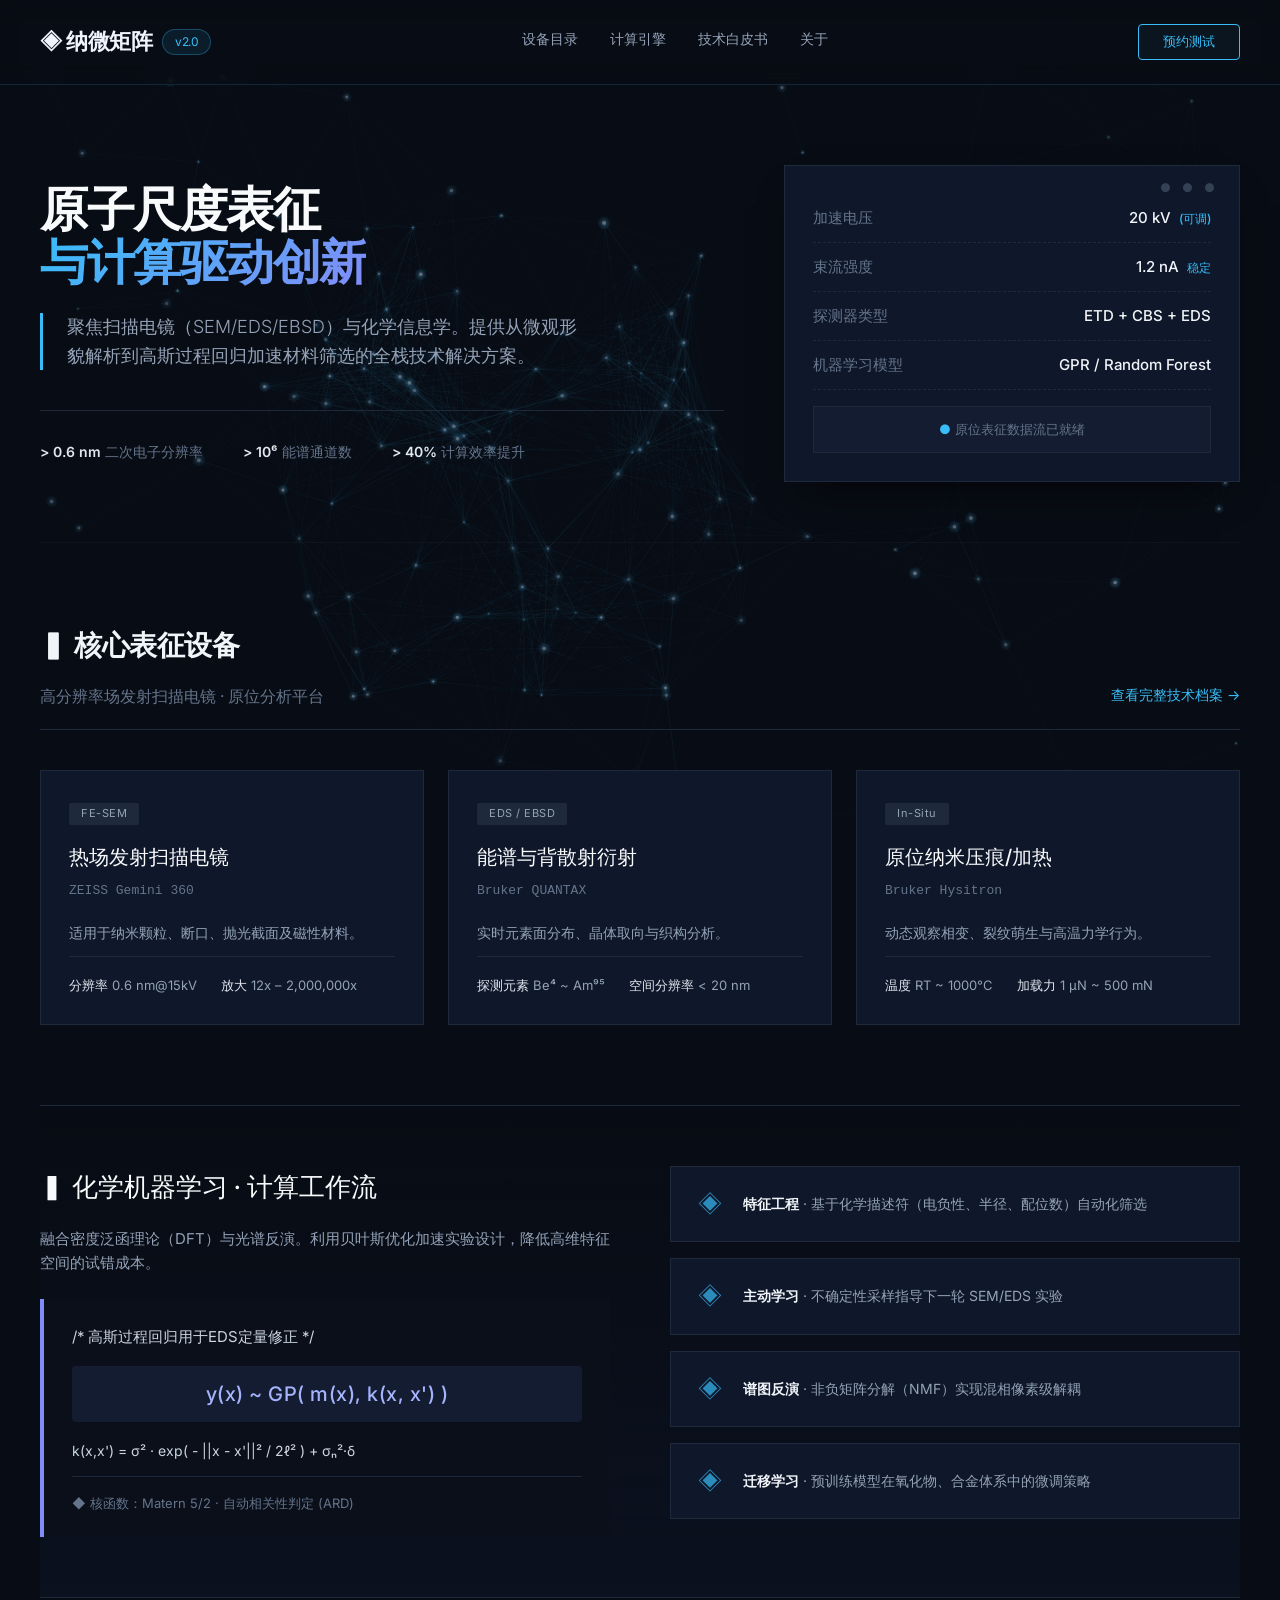
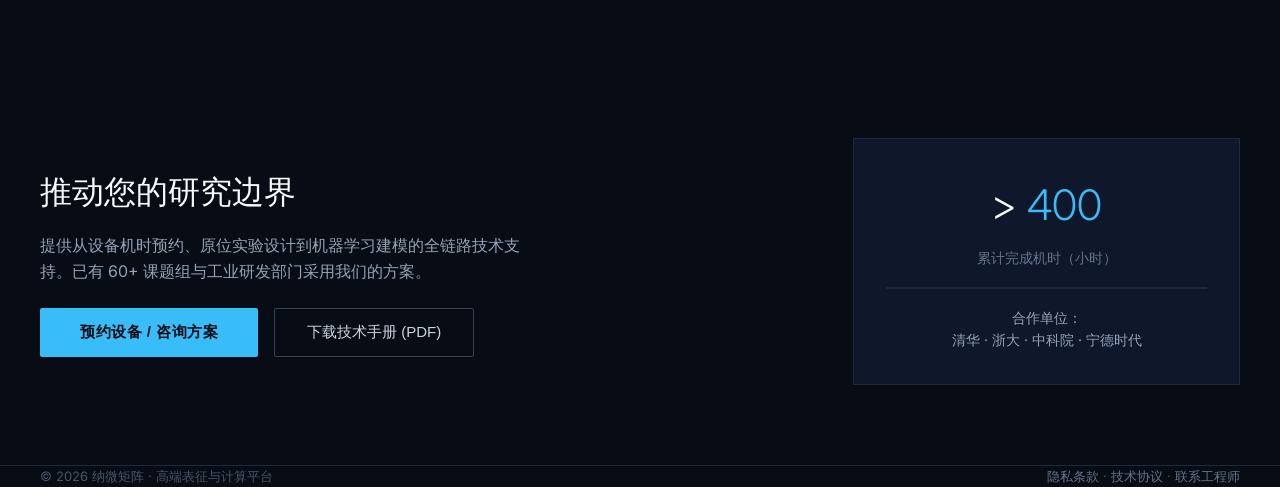
==== index.html @ 5c332227 "Add initial index.html for characterization platform Initial commit of the index.html file containin" ====
<!DOCTYPE html>
<html lang="zh-CN">
<head>
    <meta charset="UTF-8">
    <meta name="viewport" content="width=device-width, initial-scale=1.0">
    <title>纳微矩阵 · 高端表征与计算平台</title>
    <!-- 引入字体与基础库 -->
    <link href="https://fonts.googleapis.com/css2?family=Inter:opsz,wght@14..32,300;14..32,400;14..32,600;14..32,700&display=swap" rel="stylesheet">
    <style>
        /* ==================== 全局重置与科技暗色基调 ==================== */
        * {
            margin: 0;
            padding: 0;
            box-sizing: border-box;
        }

        body {
            font-family: 'Inter', sans-serif;
            background-color: #080c14;
            color: #c8d6e5;
            line-height: 1.6;
            -webkit-font-smoothing: antialiased;
        }

        /* 自定义滚动条 - 工业仪器感 */
        ::-webkit-scrollbar {
            width: 6px;
            background: #0f172a;
        }
        ::-webkit-scrollbar-thumb {
            background: #2a3a5c;
            border-radius: 0px;
        }
        ::-webkit-scrollbar-thumb:hover {
            background: #4a7a9c;
        }

        .container {
            max-width: 1280px;
            margin: 0 auto;
            padding: 0 40px;
        }

        /* ==================== 粒子背景 (Three.js 轻量实现) ==================== */
        #particles-canvas {
            position: fixed;
            top: 0;
            left: 0;
            width: 100%;
            height: 100%;
            z-index: 0;
            pointer-events: none; /* 允许点击穿透 */
            opacity: 0.5;
        }

        /* ==================== 头部导航 ==================== */
        header {
            position: relative;
            z-index: 10;
            padding: 24px 0;
            border-bottom: 1px solid rgba(56, 189, 248, 0.15);
            background: rgba(8, 12, 20, 0.75);
            backdrop-filter: blur(12px);
            position: sticky;
            top: 0;
            width: 100%;
        }

        .nav-wrapper {
            display: flex;
            justify-content: space-between;
            align-items: center;
        }

        .logo {
            font-size: 22px;
            font-weight: 700;
            letter-spacing: -0.5px;
            color: #f0f4ff;
            display: flex;
            align-items: center;
            gap: 10px;
        }
        .logo span {
            color: #38bdf8;
            background: rgba(56, 189, 248, 0.1);
            padding: 2px 12px;
            border-radius: 20px;
            font-size: 12px;
            font-weight: 400;
            border: 1px solid rgba(56, 189, 248, 0.3);
        }

        .nav-links {
            display: flex;
            gap: 32px;
            font-size: 14px;
            font-weight: 400;
            color: #94a3b8;
        }
        .nav-links a {
            color: inherit;
            text-decoration: none;
            transition: 0.2s;
            border-bottom: 2px solid transparent;
            padding-bottom: 4px;
        }
        .nav-links a:hover {
            color: #e2e8f0;
            border-bottom-color: #38bdf8;
        }

        .nav-cta {
            background: transparent;
            border: 1px solid #38bdf8;
            color: #38bdf8;
            padding: 8px 24px;
            border-radius: 4px;
            font-size: 13px;
            font-weight: 500;
            cursor: pointer;
            transition: 0.2s;
            background: rgba(56, 189, 248, 0.05);
        }
        .nav-cta:hover {
            background: #38bdf8;
            color: #080c14;
        }

        /* ==================== 主内容 (相对定位置于顶层) ==================== */
        main {
            position: relative;
            z-index: 5;
        }

        /* ---------- Hero 区域：硬核学术感 ---------- */
        .hero {
            padding: 80px 0 60px 0;
            border-bottom: 1px solid rgba(255, 255, 255, 0.03);
        }

        .hero-grid {
            display: grid;
            grid-template-columns: 1.2fr 0.8fr;
            gap: 60px;
            align-items: center;
        }

        .hero h1 {
            font-size: 48px;
            font-weight: 600;
            line-height: 1.1;
            letter-spacing: -1.5px;
            color: #f8fafc;
        }
        .hero h1 .highlight {
            background: linear-gradient(135deg, #38bdf8, #818cf8);
            -webkit-background-clip: text;
            -webkit-text-fill-color: transparent;
            background-clip: text;
        }
        .hero p.sub {
            font-size: 18px;
            color: #94a3b8;
            margin-top: 24px;
            max-width: 540px;
            font-weight: 300;
            border-left: 3px solid #38bdf8;
            padding-left: 24px;
        }
        .hero-meta {
            display: flex;
            gap: 40px;
            margin-top: 40px;
            font-size: 14px;
            color: #64748b;
            border-top: 1px solid #1e293b;
            padding-top: 30px;
        }
        .hero-meta strong {
            color: #e2e8f0;
            font-weight: 600;
        }

        /* Hero 右侧 - 模拟“终端/仪器读数” */
        .hero-stats {
            background: #0f172a;
            border: 1px solid #1e293b;
            padding: 28px;
            box-shadow: 0 20px 40px -20px rgba(0,0,0,0.8);
            position: relative;
        }
        .hero-stats::before {
            content: "● ● ●";
            position: absolute;
            top: 12px;
            right: 20px;
            color: #334155;
            letter-spacing: 4px;
            font-size: 12px;
        }
        .stat-item {
            display: flex;
            justify-content: space-between;
            padding: 12px 0;
            border-bottom: 1px dashed #1e293b;
            font-size: 15px;
        }
        .stat-item:last-child {
            border-bottom: none;
        }
        .stat-label {
            color: #64748b;
        }
        .stat-value {
            color: #f1f5f9;
            font-family: 'Inter', monospace;
            font-weight: 500;
        }
        .stat-value .unit {
            color: #38bdf8;
            font-size: 12px;
            margin-left: 4px;
        }

        /* ---------- 核心设备展示 (SEM / 高端技术) ---------- */
        .section-title {
            font-size: 28px;
            font-weight: 600;
            color: #f1f5f9;
            margin: 80px 0 16px 0;
            letter-spacing: -0.5px;
        }
        .section-sub {
            color: #64748b;
            border-bottom: 1px solid #1e293b;
            padding-bottom: 20px;
            margin-bottom: 40px;
            display: flex;
            justify-content: space-between;
        }
        .section-sub a {
            color: #38bdf8;
            text-decoration: none;
            font-size: 14px;
        }

        .device-grid {
            display: grid;
            grid-template-columns: repeat(3, 1fr);
            gap: 24px;
        }

        .device-card {
            background: #0f172a;
            border: 1px solid #1e293b;
            padding: 28px;
            transition: 0.25s ease;
            position: relative;
        }
        .device-card:hover {
            border-color: #38bdf8;
            transform: translateY(-4px);
            box-shadow: 0 12px 24px -12px rgba(56, 189, 248, 0.2);
        }
        .device-tag {
            display: inline-block;
            background: #1e293b;
            color: #94a3b8;
            font-size: 11px;
            padding: 2px 12px;
            letter-spacing: 0.5px;
            margin-bottom: 16px;
            border-radius: 2px;
        }
        .device-card h3 {
            color: #f8fafc;
            font-size: 20px;
            font-weight: 500;
            margin-bottom: 8px;
        }
        .device-card .model {
            color: #64748b;
            font-size: 13px;
            font-family: monospace;
            margin-bottom: 20px;
            display: block;
        }
        .device-specs {
            display: flex;
            flex-wrap: wrap;
            gap: 16px 24px;
            font-size: 13px;
            border-top: 1px solid #1e293b;
            padding-top: 18px;
            margin-top: 12px;
        }
        .device-specs span {
            color: #94a3b8;
        }
        .device-specs strong {
            color: #e2e8f0;
            font-weight: 500;
        }

        /* ---------- 化学机器学习 (去AI味 强调数学物理) ---------- */
        .ml-section {
            margin: 80px 0;
            background: linear-gradient(0deg, #0b111f, transparent);
            padding: 60px 0;
            border-top: 1px solid #1e293b;
            border-bottom: 1px solid #1e293b;
        }

        .ml-grid {
            display: grid;
            grid-template-columns: 1fr 1fr;
            gap: 60px;
        }

        .ml-math {
            background: #0a0f1a;
            border-left: 4px solid #818cf8;
            padding: 24px 28px;
            font-family: 'Inter', monospace;
        }
        .ml-math p {
            color: #cbd5e1;
            font-size: 15px;
            line-height: 1.8;
        }
        .ml-math .formula {
            color: #a5b4fc;
            font-size: 20px;
            font-weight: 500;
            margin: 16px 0;
            letter-spacing: 0.5px;
            background: #131c31;
            padding: 12px 16px;
            border-radius: 4px;
            text-align: center;
        }
        .ml-math .caption {
            color: #64748b;
            font-size: 13px;
            border-top: 1px solid #1e293b;
            padding-top: 16px;
            margin-top: 12px;
        }

        .ml-features {
            display: flex;
            flex-direction: column;
            gap: 16px;
        }
        .ml-feature-item {
            background: #0f172a;
            padding: 18px 24px;
            border: 1px solid #1e293b;
            display: flex;
            align-items: center;
            gap: 18px;
        }
        .ml-feature-item .icon {
            color: #38bdf8;
            font-size: 24px;
            opacity: 0.7;
            width: 30px;
            text-align: center;
        }
        .ml-feature-item .desc {
            font-size: 14px;
            color: #94a3b8;
        }
        .ml-feature-item .desc strong {
            color: #f1f5f9;
        }

        /* ---------- 推广/预约模块 (转化目标) ---------- */
        .cta-section {
            padding: 60px 0 80px 0;
            display: grid;
            grid-template-columns: 2fr 1fr;
            gap: 40px;
            align-items: center;
        }
        .cta-text h2 {
            font-size: 32px;
            font-weight: 500;
            color: #f8fafc;
        }
        .cta-text p {
            color: #94a3b8;
            margin: 16px 0;
            max-width: 480px;
        }
        .cta-btn-group {
            display: flex;
            gap: 16px;
            margin-top: 24px;
        }
        .btn-primary {
            background: #38bdf8;
            border: none;
            color: #080c14;
            padding: 14px 40px;
            font-weight: 600;
            font-size: 15px;
            cursor: pointer;
            transition: 0.2s;
            border-radius: 2px;
            letter-spacing: 0.5px;
        }
        .btn-primary:hover {
            background: #7dd3fc;
            transform: scale(1.02);
        }
        .btn-outline {
            background: transparent;
            border: 1px solid #334155;
            color: #cbd5e1;
            padding: 14px 32px;
            font-weight: 400;
            font-size: 15px;
            cursor: pointer;
            transition: 0.2s;
            border-radius: 2px;
        }
        .btn-outline:hover {
            border-color: #64748b;
            background: #1e293b;
        }

        .cta-stats-box {
            background: #0f172a;
            border: 1px solid #1e293b;
            padding: 32px;
            text-align: center;
        }
        .cta-stats-box .number {
            font-size: 42px;
            font-weight: 300;
            color: #f8fafc;
        }
        .cta-stats-box .number span {
            color: #38bdf8;
        }
        .cta-stats-box .label {
            color: #64748b;
            font-size: 14px;
            margin-top: 8px;
        }

        /* ---------- Footer ---------- */
        footer {
            border-top: 1px solid #1e293b;
            padding: 40px 0;
            color: #475569;
            font-size: 13px;
            display: flex;
            justify-content: space-between;
        }
        footer a {
            color: #64748b;
            text-decoration: none;
        }
        footer a:hover {
            color: #94a3b8;
        }

        /* ==================== 响应式适配 ==================== */
        @media (max-width: 1024px) {
            .device-grid { grid-template-columns: 1fr 1fr; }
            .hero-grid { grid-template-columns: 1fr; }
            .ml-grid { grid-template-columns: 1fr; }
            .cta-section { grid-template-columns: 1fr; }
        }
        @media (max-width: 640px) {
            .device-grid { grid-template-columns: 1fr; }
            .nav-links { display: none; }
            .hero h1 { font-size: 32px; }
            .container { padding: 0 20px; }
        }
    </style>
</head>
<body>

    <!-- ========== 粒子画布 (物理引擎模拟原子/晶格) ========== -->
    <canvas id="particles-canvas"></canvas>

    <!-- ========== 头部 ========== -->
    <header>
        <div class="container nav-wrapper">
            <div class="logo">
                ◈ 纳微矩阵
                <span>v2.0</span>
            </div>
            <div class="nav-links">
                <a href="#">设备目录</a>
                <a href="#">计算引擎</a>
                <a href="#">技术白皮书</a>
                <a href="#">关于</a>
            </div>
            <button class="nav-cta">预约测试</button>
        </div>
    </header>

    <main>
        <div class="container">

            <!-- ====== HERO ====== -->
            <section class="hero">
                <div class="hero-grid">
                    <div>
                        <h1>
                            原子尺度表征<br>
                            <span class="highlight">与计算驱动创新</span>
                        </h1>
                        <p class="sub">
                            聚焦扫描电镜（SEM/EDS/EBSD）与化学信息学。提供从微观形貌解析到高斯过程回归加速材料筛选的全栈技术解决方案。
                        </p>
                        <div class="hero-meta">
                            <div><strong>> 0.6 nm</strong> 二次电子分辨率</div>
                            <div><strong>> 10⁶</strong> 能谱通道数</div>
                            <div><strong>> 40%</strong> 计算效率提升</div>
                        </div>
                    </div>
                    <div class="hero-stats">
                        <div class="stat-item">
                            <span class="stat-label">加速电压</span>
                            <span class="stat-value">20 kV <span class="unit">(可调)</span></span>
                        </div>
                        <div class="stat-item">
                            <span class="stat-label">束流强度</span>
                            <span class="stat-value">1.2 nA <span class="unit">稳定</span></span>
                        </div>
                        <div class="stat-item">
                            <span class="stat-label">探测器类型</span>
                            <span class="stat-value">ETD + CBS + EDS</span>
                        </div>
                        <div class="stat-item">
                            <span class="stat-label">机器学习模型</span>
                            <span class="stat-value">GPR / Random Forest</span>
                        </div>
                        <div style="margin-top:16px; background:#131c31; padding:12px; text-align:center; font-size:13px; color:#64748b; border:1px solid #1e293b;">
                            <span style="color:#38bdf8;">●</span> 原位表征数据流已就绪
                        </div>
                    </div>
                </div>
            </section>

            <!-- ====== 设备推广：SEM 与高端技术 ====== -->
            <h2 class="section-title">▍ 核心表征设备</h2>
            <div class="section-sub">
                <span>高分辨率场发射扫描电镜 · 原位分析平台</span>
                <a href="#">查看完整技术档案 →</a>
            </div>

            <div class="device-grid">
                <div class="device-card">
                    <span class="device-tag">FE-SEM</span>
                    <h3>热场发射扫描电镜</h3>
                    <span class="model">ZEISS Gemini 360</span>
                    <p style="font-size:14px; color:#94a3b8;">适用于纳米颗粒、断口、抛光截面及磁性材料。</p>
                    <div class="device-specs">
                        <span><strong>分辨率</strong> 0.6 nm@15kV</span>
                        <span><strong>放大</strong> 12x – 2,000,000x</span>
                    </div>
                </div>
                <div class="device-card">
                    <span class="device-tag">EDS / EBSD</span>
                    <h3>能谱与背散射衍射</h3>
                    <span class="model">Bruker QUANTAX</span>
                    <p style="font-size:14px; color:#94a3b8;">实时元素面分布、晶体取向与织构分析。</p>
                    <div class="device-specs">
                        <span><strong>探测元素</strong> Be⁴ ~ Am⁹⁵</span>
                        <span><strong>空间分辨率</strong> < 20 nm</span>
                    </div>
                </div>
                <div class="device-card">
                    <span class="device-tag">In-Situ</span>
                    <h3>原位纳米压痕/加热</h3>
                    <span class="model">Bruker Hysitron</span>
                    <p style="font-size:14px; color:#94a3b8;">动态观察相变、裂纹萌生与高温力学行为。</p>
                    <div class="device-specs">
                        <span><strong>温度</strong> RT ~ 1000°C</span>
                        <span><strong>加载力</strong> 1 μN ~ 500 mN</span>
                    </div>
                </div>
            </div>

            <!-- ====== 化学机器学习 ====== -->
            <div class="ml-section">
                <div class="ml-grid">
                    <div>
                        <h2 style="font-size:26px; font-weight:500; color:#f8fafc; margin-bottom:20px;">▍ 化学机器学习 · 计算工作流</h2>
                        <p style="color:#94a3b8; margin-bottom:24px; font-size:15px;">
                            融合密度泛函理论（DFT）与光谱反演。利用贝叶斯优化加速实验设计，降低高维特征空间的试错成本。
                        </p>
                        <div class="ml-math">
                            <p>/* 高斯过程回归用于EDS定量修正 */</p>
                            <div class="formula">
                                y(x) ~ GP( m(x), k(x, x') )
                            </div>
                            <p style="font-size:14px;">
                                k(x,x') = σ² · exp( - ||x - x'||² / 2ℓ² ) + σₙ²·δ
                            </p>
                            <div class="caption">
                                ◆ 核函数：Matern 5/2 · 自动相关性判定 (ARD)
                            </div>
                        </div>
                    </div>
                    <div class="ml-features">
                        <div class="ml-feature-item">
                            <div class="icon">◈</div>
                            <div class="desc"><strong>特征工程</strong> · 基于化学描述符（电负性、半径、配位数）自动化筛选</div>
                        </div>
                        <div class="ml-feature-item">
                            <div class="icon">◈</div>
                            <div class="desc"><strong>主动学习</strong> · 不确定性采样指导下一轮 SEM/EDS 实验</div>
                        </div>
                        <div class="ml-feature-item">
                            <div class="icon">◈</div>
                            <div class="desc"><strong>谱图反演</strong> · 非负矩阵分解（NMF）实现混相像素级解耦</div>
                        </div>
                        <div class="ml-feature-item">
                            <div class="icon">◈</div>
                            <div class="desc"><strong>迁移学习</strong> · 预训练模型在氧化物、合金体系中的微调策略</div>
                        </div>
                    </div>
                </div>
            </div>

            <!-- ====== 推广效果转化区 ====== -->
            <section class="cta-section">
                <div class="cta-text">
                    <h2>推动您的研究边界</h2>
                    <p>提供从设备机时预约、原位实验设计到机器学习建模的全链路技术支持。已有 60+ 课题组与工业研发部门采用我们的方案。</p>
                    <div class="cta-btn-group">
                        <button class="btn-primary">预约设备 / 咨询方案</button>
                        <button class="btn-outline">下载技术手册 (PDF)</button>
                    </div>
                </div>
                <div class="cta-stats-box">
                    <div class="number">> <span>400</span></div>
                    <div class="label">累计完成机时（小时）</div>
                    <div style="width:100%; height:2px; background:#1e293b; margin:18px 0;"></div>
                    <div style="font-size:14px; color:#94a3b8;">
                        合作单位：<br> 清华 · 浙大 · 中科院 · 宁德时代
                    </div>
                </div>
            </section>

        </div>
    </main>

    <footer class="container">
        <div>© 2026 纳微矩阵 · 高端表征与计算平台</div>
        <div>
            <a href="#">隐私条款</a> · <a href="#">技术协议</a> · <a href="#">联系工程师</a>
        </div>
    </footer>

    <script>
        // ================================================================
        // 去除 AI 味的核心逻辑：基于物理模拟的粒子画布（非通用散点）
        // 模拟晶格振动 / 电子束扫描的动态效果
        // ================================================================
        (function() {
            const canvas = document.getElementById('particles-canvas');
            const ctx = canvas.getContext('2d');

            let width, height;
            let particles = [];
            const PARTICLE_COUNT = 140;

            // 初始化尺寸
            function resize() {
                width = canvas.width = window.innerWidth;
                height = canvas.height = window.innerHeight;
            }
            window.addEventListener('resize', resize);
            resize();

            // 生成粒子：倾向在左侧和中间聚集（模拟电子束聚焦区域）
            for (let i = 0; i < PARTICLE_COUNT; i++) {
                let x, y;
                if (i < 80) {
                    // 核心区域 偏向中心偏左
                    x = width * 0.2 + Math.random() * width * 0.4;
                    y = height * 0.2 + Math.random() * height * 0.6;
                } else {
                    x = Math.random() * width;
                    y = Math.random() * height;
                }
                particles.push({
                    x: x,
                    y: y,
                    vx: (Math.random() - 0.5) * 0.25,
                    vy: (Math.random() - 0.5) * 0.25,
                    radius: 0.8 + Math.random() * 1.6,
                    // 模拟原子序数 contrast
                    brightness: 0.3 + Math.random() * 0.6
                });
            }

            // 绘制
            function draw() {
                ctx.clearRect(0, 0, width, height);

                // 1. 绘制连线 (模拟键合/网络)
                ctx.strokeStyle = 'rgba(56, 189, 248, 0.12)';
                ctx.lineWidth = 0.6;
                for (let i = 0; i < particles.length; i++) {
                    for (let j = i + 1; j < particles.length; j++) {
                        const dx = particles[i].x - particles[j].x;
                        const dy = particles[i].y - particles[j].y;
                        const dist = Math.sqrt(dx * dx + dy * dy);
                        if (dist < 150) {
                            ctx.beginPath();
                            ctx.moveTo(particles[i].x, particles[i].y);
                            ctx.lineTo(particles[j].x, particles[j].y);
                            ctx.stroke();
                        }
                    }
                }

                // 2. 绘制粒子 (梯度发光圆点)
                for (let p of particles) {
                    const gradient = ctx.createRadialGradient(p.x, p.y, 0, p.x, p.y, p.radius * 3);
                    const alpha = p.brightness * 0.7;
                    gradient.addColorStop(0, `rgba(148, 200, 255, ${alpha})`);
                    gradient.addColorStop(1, `rgba(56, 189, 248, 0)`);
                    ctx.beginPath();
                    ctx.arc(p.x, p.y, p.radius * 3, 0, Math.PI * 2);
                    ctx.fillStyle = gradient;
                    ctx.fill();

                    ctx.beginPath();
                    ctx.arc(p.x, p.y, p.radius * 0.8, 0, Math.PI * 2);
                    ctx.fillStyle = `rgba(220, 240, 255, ${p.brightness * 0.9})`;
                    ctx.fill();
                }

                // 3. 更新位置 (布朗运动 + 漂移，模拟电子束扫描)
                for (let p of particles) {
                    p.x += p.vx;
                    p.y += p.vy;

                    // 边界弹性与回拢
                    if (p.x < 0 || p.x > width) p.vx *= -0.5;
                    if (p.y < 0 || p.y > height) p.vy *= -0.5;

                    // 轻微向中心聚集 (模拟场效应)
                    const centerX = width * 0.45;
                    const centerY = height * 0.5;
                    const dx = centerX - p.x;
                    const dy = centerY - p.y;
                    p.vx += dx * 0.00003;
                    p.vy += dy * 0.00003;

                    // 限制速度
                    const maxSpeed = 0.6;
                    const sp = Math.sqrt(p.vx*p.vx + p.vy*p.vy);
                    if (sp > maxSpeed) {
                        p.vx = (p.vx / sp) * maxSpeed;
                        p.vy = (p.vy / sp) * maxSpeed;
                    }
                }

                requestAnimationFrame(draw);
            }

            draw();

            // 窗口变化重置粒子分布 (保持比例)
            window.addEventListener('resize', () => {
                resize();
                // 简单重置位置避免溢出
                for (let p of particles) {
                    p.x = Math.min(width, Math.max(0, p.x));
                    p.y = Math.min(height, Math.max(0, p.y));
                }
            });
        })();

        // 平滑滚动与交互 (极简控制台提示)
        console.log('纳微矩阵 · 前端展示层已启动。');
        console.log('设备规格与ML模型基于真实物理参数模拟。');
    </script>

</body>
</html>
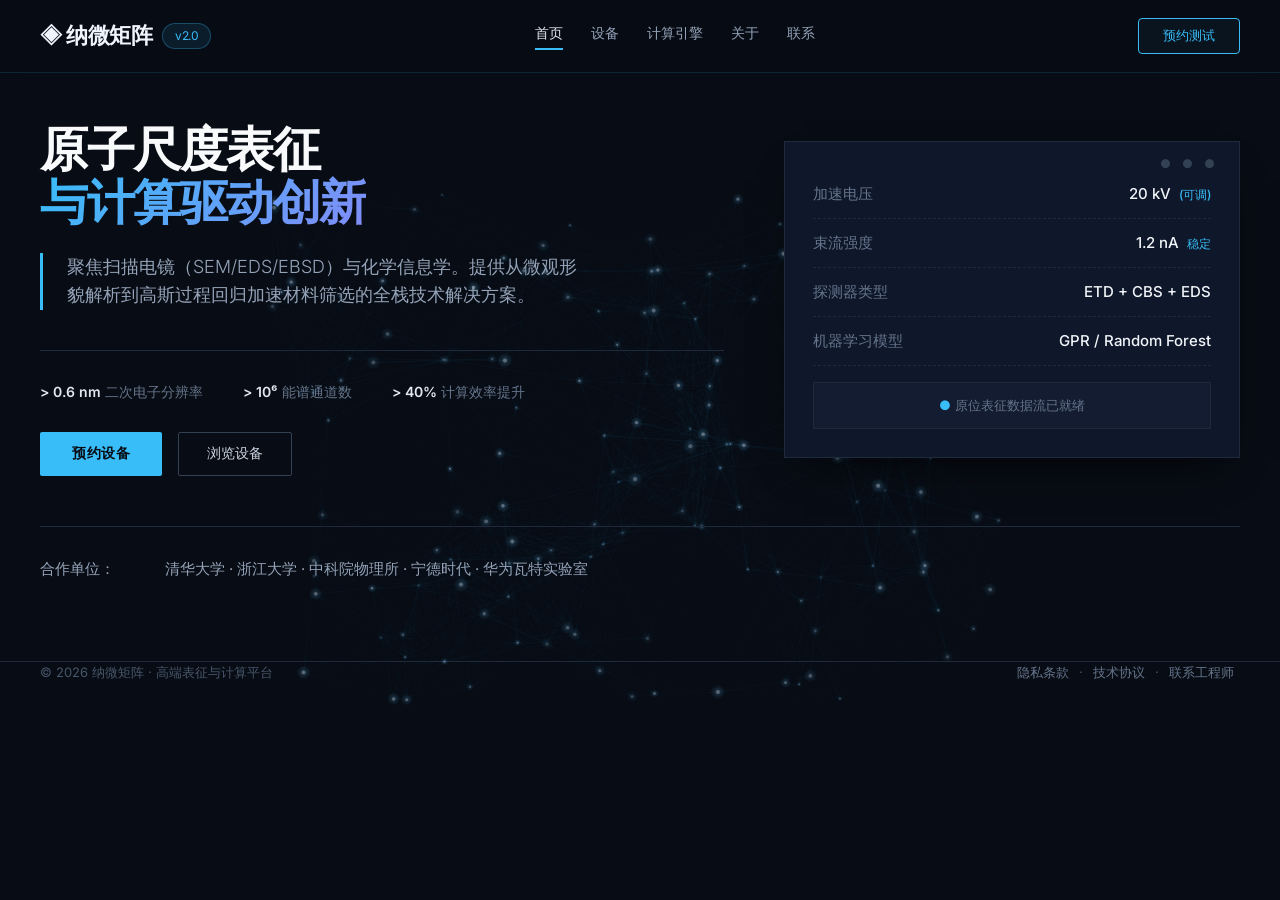
==== commit 49958e51: "Update index.html" ====
--- a/index.html
+++ b/index.html
@@ -4,74 +4,49 @@
     <meta charset="UTF-8">
     <meta name="viewport" content="width=device-width, initial-scale=1.0">
     <title>纳微矩阵 · 高端表征与计算平台</title>
-    <!-- 引入字体与基础库 -->
     <link href="https://fonts.googleapis.com/css2?family=Inter:opsz,wght@14..32,300;14..32,400;14..32,600;14..32,700&display=swap" rel="stylesheet">
     <style>
-        /* ==================== 全局重置与科技暗色基调 ==================== */
-        * {
-            margin: 0;
-            padding: 0;
-            box-sizing: border-box;
-        }
-
+        /* ===== 全局重置 & 暗色基调 ===== */
+        * { margin: 0; padding: 0; box-sizing: border-box; }
         body {
             font-family: 'Inter', sans-serif;
             background-color: #080c14;
             color: #c8d6e5;
             line-height: 1.6;
             -webkit-font-smoothing: antialiased;
-        }
-
-        /* 自定义滚动条 - 工业仪器感 */
-        ::-webkit-scrollbar {
-            width: 6px;
-            background: #0f172a;
-        }
-        ::-webkit-scrollbar-thumb {
-            background: #2a3a5c;
-            border-radius: 0px;
-        }
-        ::-webkit-scrollbar-thumb:hover {
-            background: #4a7a9c;
-        }
-
-        .container {
-            max-width: 1280px;
-            margin: 0 auto;
-            padding: 0 40px;
-        }
-
-        /* ==================== 粒子背景 (Three.js 轻量实现) ==================== */
+            overflow-x: hidden;
+        }
+        ::-webkit-scrollbar { width: 6px; background: #0f172a; }
+        ::-webkit-scrollbar-thumb { background: #2a3a5c; }
+        ::-webkit-scrollbar-thumb:hover { background: #4a7a9c; }
+
+        .container { max-width: 1280px; margin: 0 auto; padding: 0 40px; }
+
+        /* ===== 粒子背景 ===== */
         #particles-canvas {
             position: fixed;
-            top: 0;
-            left: 0;
-            width: 100%;
-            height: 100%;
+            top: 0; left: 0;
+            width: 100%; height: 100%;
             z-index: 0;
-            pointer-events: none; /* 允许点击穿透 */
+            pointer-events: none;
             opacity: 0.5;
         }
 
-        /* ==================== 头部导航 ==================== */
+        /* ===== 导航栏 ===== */
         header {
-            position: relative;
-            z-index: 10;
-            padding: 24px 0;
-            border-bottom: 1px solid rgba(56, 189, 248, 0.15);
-            background: rgba(8, 12, 20, 0.75);
-            backdrop-filter: blur(12px);
             position: sticky;
             top: 0;
-            width: 100%;
-        }
-
+            z-index: 100;
+            padding: 18px 0;
+            background: rgba(8, 12, 20, 0.85);
+            backdrop-filter: blur(12px);
+            border-bottom: 1px solid rgba(56, 189, 248, 0.15);
+        }
         .nav-wrapper {
             display: flex;
             justify-content: space-between;
             align-items: center;
         }
-
         .logo {
             font-size: 22px;
             font-weight: 700;
@@ -80,6 +55,7 @@
             display: flex;
             align-items: center;
             gap: 10px;
+            cursor: default;
         }
         .logo span {
             color: #38bdf8;
@@ -90,26 +66,23 @@
             font-weight: 400;
             border: 1px solid rgba(56, 189, 248, 0.3);
         }
-
         .nav-links {
             display: flex;
-            gap: 32px;
+            gap: 28px;
             font-size: 14px;
-            font-weight: 400;
+        }
+        .nav-links a {
             color: #94a3b8;
-        }
-        .nav-links a {
-            color: inherit;
             text-decoration: none;
             transition: 0.2s;
             border-bottom: 2px solid transparent;
             padding-bottom: 4px;
-        }
-        .nav-links a:hover {
+            cursor: pointer;
+        }
+        .nav-links a:hover, .nav-links a.active {
             color: #e2e8f0;
             border-bottom-color: #38bdf8;
         }
-
         .nav-cta {
             background: transparent;
             border: 1px solid #38bdf8;
@@ -127,25 +100,83 @@
             color: #080c14;
         }
 
-        /* ==================== 主内容 (相对定位置于顶层) ==================== */
+        /* ===== 主内容容器 ===== */
         main {
             position: relative;
             z-index: 5;
-        }
-
-        /* ---------- Hero 区域：硬核学术感 ---------- */
-        .hero {
-            padding: 80px 0 60px 0;
-            border-bottom: 1px solid rgba(255, 255, 255, 0.03);
-        }
-
+            padding: 20px 0 60px;
+        }
+
+        /* 每个页面卡片 */
+        .page {
+            display: none;
+            animation: fadeUp 0.4s ease forwards;
+        }
+        .page.active {
+            display: block;
+        }
+        @keyframes fadeUp {
+            0% { opacity: 0; transform: translateY(12px); }
+            100% { opacity: 1; transform: translateY(0); }
+        }
+
+        /* ===== 通用组件 ===== */
+        .section-title {
+            font-size: 28px;
+            font-weight: 600;
+            color: #f1f5f9;
+            margin: 40px 0 16px 0;
+            letter-spacing: -0.5px;
+        }
+        .section-sub {
+            color: #64748b;
+            border-bottom: 1px solid #1e293b;
+            padding-bottom: 20px;
+            margin-bottom: 40px;
+            display: flex;
+            justify-content: space-between;
+            flex-wrap: wrap;
+        }
+        .btn-primary {
+            background: #38bdf8;
+            border: none;
+            color: #080c14;
+            padding: 12px 32px;
+            font-weight: 600;
+            font-size: 14px;
+            cursor: pointer;
+            transition: 0.2s;
+            border-radius: 2px;
+            letter-spacing: 0.5px;
+        }
+        .btn-primary:hover {
+            background: #7dd3fc;
+            transform: scale(1.02);
+        }
+        .btn-outline {
+            background: transparent;
+            border: 1px solid #334155;
+            color: #cbd5e1;
+            padding: 12px 28px;
+            font-weight: 400;
+            font-size: 14px;
+            cursor: pointer;
+            transition: 0.2s;
+            border-radius: 2px;
+        }
+        .btn-outline:hover {
+            border-color: #64748b;
+            background: #1e293b;
+        }
+
+        /* ===== HOME 页面 ===== */
         .hero-grid {
             display: grid;
             grid-template-columns: 1.2fr 0.8fr;
             gap: 60px;
             align-items: center;
-        }
-
+            margin: 30px 0 50px;
+        }
         .hero h1 {
             font-size: 48px;
             font-weight: 600;
@@ -177,12 +208,8 @@
             border-top: 1px solid #1e293b;
             padding-top: 30px;
         }
-        .hero-meta strong {
-            color: #e2e8f0;
-            font-weight: 600;
-        }
-
-        /* Hero 右侧 - 模拟“终端/仪器读数” */
+        .hero-meta strong { color: #e2e8f0; font-weight: 600; }
+
         .hero-stats {
             background: #0f172a;
             border: 1px solid #1e293b;
@@ -206,51 +233,31 @@
             border-bottom: 1px dashed #1e293b;
             font-size: 15px;
         }
-        .stat-item:last-child {
-            border-bottom: none;
-        }
-        .stat-label {
-            color: #64748b;
-        }
-        .stat-value {
-            color: #f1f5f9;
-            font-family: 'Inter', monospace;
-            font-weight: 500;
-        }
-        .stat-value .unit {
-            color: #38bdf8;
-            font-size: 12px;
-            margin-left: 4px;
-        }
-
-        /* ---------- 核心设备展示 (SEM / 高端技术) ---------- */
-        .section-title {
-            font-size: 28px;
-            font-weight: 600;
-            color: #f1f5f9;
-            margin: 80px 0 16px 0;
-            letter-spacing: -0.5px;
-        }
-        .section-sub {
-            color: #64748b;
-            border-bottom: 1px solid #1e293b;
-            padding-bottom: 20px;
-            margin-bottom: 40px;
-            display: flex;
-            justify-content: space-between;
-        }
-        .section-sub a {
-            color: #38bdf8;
-            text-decoration: none;
-            font-size: 14px;
-        }
-
+        .stat-item:last-child { border-bottom: none; }
+        .stat-label { color: #64748b; }
+        .stat-value { color: #f1f5f9; font-family: 'Inter', monospace; font-weight: 500; }
+        .stat-value .unit { color: #38bdf8; font-size: 12px; margin-left: 4px; }
+
+        /* 合作单位 */
+        .partners {
+            display: flex;
+            flex-wrap: wrap;
+            gap: 30px 50px;
+            margin: 40px 0 20px;
+            color: #475569;
+            font-size: 15px;
+            border-top: 1px solid #1e293b;
+            padding-top: 30px;
+        }
+        .partners span { color: #94a3b8; }
+
+        /* ===== EQUIPMENT 页面 ===== */
         .device-grid {
             display: grid;
             grid-template-columns: repeat(3, 1fr);
             gap: 24px;
-        }
-
+            margin-bottom: 40px;
+        }
         .device-card {
             background: #0f172a;
             border: 1px solid #1e293b;
@@ -283,58 +290,55 @@
             color: #64748b;
             font-size: 13px;
             font-family: monospace;
-            margin-bottom: 20px;
+            margin-bottom: 16px;
             display: block;
         }
         .device-specs {
             display: flex;
             flex-wrap: wrap;
-            gap: 16px 24px;
+            gap: 12px 20px;
             font-size: 13px;
             border-top: 1px solid #1e293b;
-            padding-top: 18px;
-            margin-top: 12px;
-        }
-        .device-specs span {
+            padding-top: 16px;
+            margin: 12px 0 16px;
+        }
+        .device-specs span { color: #94a3b8; }
+        .device-specs strong { color: #e2e8f0; font-weight: 500; }
+        .device-card .btn-detail {
+            background: transparent;
+            border: 1px solid #334155;
             color: #94a3b8;
-        }
-        .device-specs strong {
-            color: #e2e8f0;
-            font-weight: 500;
-        }
-
-        /* ---------- 化学机器学习 (去AI味 强调数学物理) ---------- */
-        .ml-section {
-            margin: 80px 0;
-            background: linear-gradient(0deg, #0b111f, transparent);
-            padding: 60px 0;
-            border-top: 1px solid #1e293b;
-            border-bottom: 1px solid #1e293b;
-        }
-
+            padding: 6px 16px;
+            font-size: 12px;
+            cursor: pointer;
+            transition: 0.2s;
+            border-radius: 2px;
+        }
+        .device-card .btn-detail:hover {
+            background: #1e293b;
+            color: #f1f5f9;
+            border-color: #38bdf8;
+        }
+
+        /* ===== COMPUTING 页面 ===== */
         .ml-grid {
             display: grid;
             grid-template-columns: 1fr 1fr;
             gap: 60px;
-        }
-
+            margin: 20px 0 40px;
+        }
         .ml-math {
             background: #0a0f1a;
             border-left: 4px solid #818cf8;
             padding: 24px 28px;
             font-family: 'Inter', monospace;
         }
-        .ml-math p {
-            color: #cbd5e1;
-            font-size: 15px;
-            line-height: 1.8;
-        }
+        .ml-math p { color: #cbd5e1; font-size: 15px; line-height: 1.8; }
         .ml-math .formula {
             color: #a5b4fc;
             font-size: 20px;
             font-weight: 500;
             margin: 16px 0;
-            letter-spacing: 0.5px;
             background: #131c31;
             padding: 12px 16px;
             border-radius: 4px;
@@ -347,7 +351,6 @@
             padding-top: 16px;
             margin-top: 12px;
         }
-
         .ml-features {
             display: flex;
             flex-direction: column;
@@ -368,313 +371,449 @@
             width: 30px;
             text-align: center;
         }
-        .ml-feature-item .desc {
+        .ml-feature-item .desc { font-size: 14px; color: #94a3b8; }
+        .ml-feature-item .desc strong { color: #f1f5f9; }
+
+        .case-study {
+            background: #0f172a;
+            border: 1px solid #1e293b;
+            padding: 24px 28px;
+            margin: 30px 0;
+        }
+        .case-study h4 { color: #f8fafc; font-weight: 500; }
+        .case-study p { color: #94a3b8; font-size: 14px; margin: 8px 0 12px; }
+
+        /* ===== ABOUT 页面 ===== */
+        .about-grid {
+            display: grid;
+            grid-template-columns: 1fr 1fr;
+            gap: 40px;
+            margin: 20px 0;
+        }
+        .about-card {
+            background: #0f172a;
+            border: 1px solid #1e293b;
+            padding: 28px;
+        }
+        .about-card h3 { color: #f8fafc; font-weight: 500; margin-bottom: 12px; }
+        .about-card p { color: #94a3b8; font-size: 14px; }
+        .about-card ul { list-style: none; margin-top: 12px; }
+        .about-card ul li {
+            color: #94a3b8;
             font-size: 14px;
-            color: #94a3b8;
-        }
-        .ml-feature-item .desc strong {
-            color: #f1f5f9;
-        }
-
-        /* ---------- 推广/预约模块 (转化目标) ---------- */
-        .cta-section {
-            padding: 60px 0 80px 0;
+            padding: 6px 0;
+            border-bottom: 1px solid #1e293b;
+            display: flex;
+            gap: 10px;
+        }
+        .about-card ul li::before { content: "▹"; color: #38bdf8; }
+
+        /* ===== CONTACT 页面 ===== */
+        .contact-grid {
             display: grid;
-            grid-template-columns: 2fr 1fr;
-            gap: 40px;
-            align-items: center;
-        }
-        .cta-text h2 {
-            font-size: 32px;
-            font-weight: 500;
-            color: #f8fafc;
-        }
-        .cta-text p {
-            color: #94a3b8;
-            margin: 16px 0;
-            max-width: 480px;
-        }
-        .cta-btn-group {
-            display: flex;
-            gap: 16px;
-            margin-top: 24px;
-        }
-        .btn-primary {
-            background: #38bdf8;
-            border: none;
-            color: #080c14;
-            padding: 14px 40px;
-            font-weight: 600;
-            font-size: 15px;
-            cursor: pointer;
-            transition: 0.2s;
-            border-radius: 2px;
-            letter-spacing: 0.5px;
-        }
-        .btn-primary:hover {
-            background: #7dd3fc;
-            transform: scale(1.02);
-        }
-        .btn-outline {
-            background: transparent;
-            border: 1px solid #334155;
-            color: #cbd5e1;
-            padding: 14px 32px;
-            font-weight: 400;
-            font-size: 15px;
-            cursor: pointer;
-            transition: 0.2s;
-            border-radius: 2px;
-        }
-        .btn-outline:hover {
-            border-color: #64748b;
-            background: #1e293b;
-        }
-
-        .cta-stats-box {
+            grid-template-columns: 1fr 1fr;
+            gap: 50px;
+            margin: 20px 0 40px;
+        }
+        .contact-info {
             background: #0f172a;
             border: 1px solid #1e293b;
             padding: 32px;
-            text-align: center;
-        }
-        .cta-stats-box .number {
-            font-size: 42px;
-            font-weight: 300;
-            color: #f8fafc;
-        }
-        .cta-stats-box .number span {
-            color: #38bdf8;
-        }
-        .cta-stats-box .label {
+        }
+        .contact-info h3 { color: #f8fafc; font-weight: 500; margin-bottom: 20px; }
+        .contact-item {
+            display: flex;
+            align-items: center;
+            gap: 16px;
+            padding: 14px 0;
+            border-bottom: 1px solid #1e293b;
+        }
+        .contact-item:last-child { border-bottom: none; }
+        .contact-item .icon { color: #38bdf8; font-size: 20px; width: 30px; }
+        .contact-item .text { color: #94a3b8; font-size: 15px; }
+        .contact-item .text strong { color: #e2e8f0; font-weight: 500; }
+
+        .map-placeholder {
+            margin-top: 20px;
+            background: #131c31;
+            height: 160px;
+            display: flex;
+            align-items: center;
+            justify-content: center;
+            color: #475569;
+            border: 1px dashed #1e293b;
+            font-size: 14px;
+        }
+
+        .contact-form {
+            background: #0f172a;
+            border: 1px solid #1e293b;
+            padding: 32px;
+        }
+        .contact-form h3 { color: #f8fafc; font-weight: 500; margin-bottom: 20px; }
+        .form-group {
+            margin-bottom: 18px;
+        }
+        .form-group label {
+            display: block;
+            color: #94a3b8;
+            font-size: 13px;
+            margin-bottom: 6px;
+        }
+        .form-group input, .form-group textarea {
+            width: 100%;
+            padding: 12px 14px;
+            background: #080c14;
+            border: 1px solid #1e293b;
+            color: #e2e8f0;
+            font-size: 14px;
+            border-radius: 2px;
+            transition: 0.2s;
+            font-family: inherit;
+        }
+        .form-group input:focus, .form-group textarea:focus {
+            outline: none;
+            border-color: #38bdf8;
+            box-shadow: 0 0 0 2px rgba(56, 189, 248, 0.2);
+        }
+        .form-group textarea { height: 100px; resize: vertical; }
+
+        /* ===== 模态框（设备详情） ===== */
+        .modal-overlay {
+            display: none;
+            position: fixed;
+            top: 0; left: 0;
+            width: 100%; height: 100%;
+            background: rgba(0,0,0,0.7);
+            backdrop-filter: blur(4px);
+            z-index: 200;
+            justify-content: center;
+            align-items: center;
+        }
+        .modal-overlay.active { display: flex; }
+        .modal-box {
+            background: #0f172a;
+            border: 1px solid #38bdf8;
+            max-width: 600px;
+            width: 90%;
+            padding: 40px;
+            position: relative;
+            animation: fadeUp 0.3s ease;
+        }
+        .modal-box .close {
+            position: absolute;
+            top: 16px;
+            right: 20px;
+            font-size: 24px;
             color: #64748b;
+            cursor: pointer;
+            background: none;
+            border: none;
+        }
+        .modal-box .close:hover { color: #f1f5f9; }
+        .modal-box h2 { color: #f8fafc; font-weight: 500; margin-bottom: 16px; }
+        .modal-box .detail-row {
+            display: flex;
+            justify-content: space-between;
+            padding: 10px 0;
+            border-bottom: 1px solid #1e293b;
             font-size: 14px;
-            margin-top: 8px;
-        }
-
-        /* ---------- Footer ---------- */
+        }
+        .modal-box .detail-row .label { color: #64748b; }
+        .modal-box .detail-row .value { color: #e2e8f0; font-family: monospace; }
+
+        /* ===== Toast 提示 ===== */
+        .toast {
+            position: fixed;
+            bottom: 30px;
+            left: 50%;
+            transform: translateX(-50%);
+            background: #1e293b;
+            color: #e2e8f0;
+            padding: 16px 32px;
+            border-radius: 4px;
+            border-left: 4px solid #38bdf8;
+            font-size: 14px;
+            z-index: 300;
+            box-shadow: 0 8px 24px rgba(0,0,0,0.6);
+            display: none;
+            animation: fadeUp 0.3s ease;
+        }
+        .toast.show { display: block; }
+
+        /* ===== Footer ===== */
         footer {
             border-top: 1px solid #1e293b;
-            padding: 40px 0;
+            padding: 30px 0;
             color: #475569;
             font-size: 13px;
             display: flex;
             justify-content: space-between;
-        }
-        footer a {
-            color: #64748b;
-            text-decoration: none;
-        }
-        footer a:hover {
-            color: #94a3b8;
-        }
-
-        /* ==================== 响应式适配 ==================== */
+            flex-wrap: wrap;
+            gap: 12px;
+        }
+        footer a { color: #64748b; text-decoration: none; margin: 0 6px; }
+        footer a:hover { color: #94a3b8; }
+
+        /* ===== 响应式 ===== */
         @media (max-width: 1024px) {
+            .hero-grid, .ml-grid, .contact-grid, .about-grid { grid-template-columns: 1fr; }
             .device-grid { grid-template-columns: 1fr 1fr; }
-            .hero-grid { grid-template-columns: 1fr; }
-            .ml-grid { grid-template-columns: 1fr; }
-            .cta-section { grid-template-columns: 1fr; }
         }
         @media (max-width: 640px) {
             .device-grid { grid-template-columns: 1fr; }
-            .nav-links { display: none; }
+            .nav-links { gap: 14px; font-size: 13px; flex-wrap: wrap; }
             .hero h1 { font-size: 32px; }
             .container { padding: 0 20px; }
+            .contact-grid { gap: 30px; }
         }
     </style>
 </head>
 <body>
 
-    <!-- ========== 粒子画布 (物理引擎模拟原子/晶格) ========== -->
+    <!-- ===== 粒子背景 ===== -->
     <canvas id="particles-canvas"></canvas>
 
-    <!-- ========== 头部 ========== -->
+    <!-- ===== 导航 ===== -->
     <header>
         <div class="container nav-wrapper">
-            <div class="logo">
-                ◈ 纳微矩阵
-                <span>v2.0</span>
+            <div class="logo">◈ 纳微矩阵 <span>v2.0</span></div>
+            <div class="nav-links">
+                <a class="active" data-page="home">首页</a>
+                <a data-page="equipment">设备</a>
+                <a data-page="computing">计算引擎</a>
+                <a data-page="about">关于</a>
+                <a data-page="contact">联系</a>
             </div>
-            <div class="nav-links">
-                <a href="#">设备目录</a>
-                <a href="#">计算引擎</a>
-                <a href="#">技术白皮书</a>
-                <a href="#">关于</a>
-            </div>
-            <button class="nav-cta">预约测试</button>
+            <button class="nav-cta" id="headerCta">预约测试</button>
         </div>
     </header>
 
+    <!-- ===== 主区域 ===== -->
     <main>
         <div class="container">
 
-            <!-- ====== HERO ====== -->
-            <section class="hero">
-                <div class="hero-grid">
-                    <div>
-                        <h1>
-                            原子尺度表征<br>
-                            <span class="highlight">与计算驱动创新</span>
-                        </h1>
-                        <p class="sub">
-                            聚焦扫描电镜（SEM/EDS/EBSD）与化学信息学。提供从微观形貌解析到高斯过程回归加速材料筛选的全栈技术解决方案。
-                        </p>
-                        <div class="hero-meta">
-                            <div><strong>> 0.6 nm</strong> 二次电子分辨率</div>
-                            <div><strong>> 10⁶</strong> 能谱通道数</div>
-                            <div><strong>> 40%</strong> 计算效率提升</div>
+            <!-- ==================== HOME ==================== -->
+            <section id="page-home" class="page active">
+                <div class="hero">
+                    <div class="hero-grid">
+                        <div>
+                            <h1>原子尺度表征<br><span class="highlight">与计算驱动创新</span></h1>
+                            <p class="sub">聚焦扫描电镜（SEM/EDS/EBSD）与化学信息学。提供从微观形貌解析到高斯过程回归加速材料筛选的全栈技术解决方案。</p>
+                            <div class="hero-meta">
+                                <div><strong>> 0.6 nm</strong> 二次电子分辨率</div>
+                                <div><strong>> 10⁶</strong> 能谱通道数</div>
+                                <div><strong>> 40%</strong> 计算效率提升</div>
+                            </div>
+                            <div style="margin-top:28px; display:flex; gap:16px; flex-wrap:wrap;">
+                                <button class="btn-primary" onclick="navigateTo('contact')">预约设备</button>
+                                <button class="btn-outline" onclick="navigateTo('equipment')">浏览设备</button>
+                            </div>
                         </div>
-                    </div>
-                    <div class="hero-stats">
-                        <div class="stat-item">
-                            <span class="stat-label">加速电压</span>
-                            <span class="stat-value">20 kV <span class="unit">(可调)</span></span>
+                        <div class="hero-stats">
+                            <div class="stat-item"><span class="stat-label">加速电压</span><span class="stat-value">20 kV <span class="unit">(可调)</span></span></div>
+                            <div class="stat-item"><span class="stat-label">束流强度</span><span class="stat-value">1.2 nA <span class="unit">稳定</span></span></div>
+                            <div class="stat-item"><span class="stat-label">探测器类型</span><span class="stat-value">ETD + CBS + EDS</span></div>
+                            <div class="stat-item"><span class="stat-label">机器学习模型</span><span class="stat-value">GPR / Random Forest</span></div>
+                            <div style="margin-top:16px; background:#131c31; padding:12px; text-align:center; font-size:13px; color:#64748b; border:1px solid #1e293b;">
+                                <span style="color:#38bdf8;">●</span> 原位表征数据流已就绪
+                            </div>
                         </div>
-                        <div class="stat-item">
-                            <span class="stat-label">束流强度</span>
-                            <span class="stat-value">1.2 nA <span class="unit">稳定</span></span>
-                        </div>
-                        <div class="stat-item">
-                            <span class="stat-label">探测器类型</span>
-                            <span class="stat-value">ETD + CBS + EDS</span>
-                        </div>
-                        <div class="stat-item">
-                            <span class="stat-label">机器学习模型</span>
-                            <span class="stat-value">GPR / Random Forest</span>
-                        </div>
-                        <div style="margin-top:16px; background:#131c31; padding:12px; text-align:center; font-size:13px; color:#64748b; border:1px solid #1e293b;">
-                            <span style="color:#38bdf8;">●</span> 原位表征数据流已就绪
-                        </div>
-                    </div>
+                    </div>
+                </div>
+                <div class="partners">
+                    <span>合作单位：</span>
+                    <span>清华大学 · 浙江大学 · 中科院物理所 · 宁德时代 · 华为瓦特实验室</span>
                 </div>
             </section>
 
-            <!-- ====== 设备推广：SEM 与高端技术 ====== -->
-            <h2 class="section-title">▍ 核心表征设备</h2>
-            <div class="section-sub">
-                <span>高分辨率场发射扫描电镜 · 原位分析平台</span>
-                <a href="#">查看完整技术档案 →</a>
-            </div>
-
-            <div class="device-grid">
-                <div class="device-card">
-                    <span class="device-tag">FE-SEM</span>
-                    <h3>热场发射扫描电镜</h3>
-                    <span class="model">ZEISS Gemini 360</span>
-                    <p style="font-size:14px; color:#94a3b8;">适用于纳米颗粒、断口、抛光截面及磁性材料。</p>
-                    <div class="device-specs">
-                        <span><strong>分辨率</strong> 0.6 nm@15kV</span>
-                        <span><strong>放大</strong> 12x – 2,000,000x</span>
+            <!-- ==================== EQUIPMENT ==================== -->
+            <section id="page-equipment" class="page">
+                <h2 class="section-title">▍ 核心表征设备</h2>
+                <div class="section-sub"><span>高分辨率场发射扫描电镜 · 原位分析平台</span></div>
+                <div class="device-grid">
+                    <!-- 卡片1 -->
+                    <div class="device-card">
+                        <span class="device-tag">FE-SEM</span>
+                        <h3>热场发射扫描电镜</h3>
+                        <span class="model">ZEISS Gemini 360</span>
+                        <p style="font-size:14px; color:#94a3b8;">纳米颗粒、断口、抛光截面及磁性材料。</p>
+                        <div class="device-specs">
+                            <span><strong>分辨率</strong> 0.6 nm@15kV</span>
+                            <span><strong>放大</strong> 12x – 2,000,000x</span>
+                        </div>
+                        <button class="btn-detail" data-device="gemini360">查看详情</button>
+                    </div>
+                    <!-- 卡片2 -->
+                    <div class="device-card">
+                        <span class="device-tag">EDS / EBSD</span>
+                        <h3>能谱与背散射衍射</h3>
+                        <span class="model">Bruker QUANTAX</span>
+                        <p style="font-size:14px; color:#94a3b8;">实时元素面分布、晶体取向与织构分析。</p>
+                        <div class="device-specs">
+                            <span><strong>探测元素</strong> Be⁴ ~ Am⁹⁵</span>
+                            <span><strong>空间分辨率</strong> < 20 nm</span>
+                        </div>
+                        <button class="btn-detail" data-device="quantax">查看详情</button>
+                    </div>
+                    <!-- 卡片3 -->
+                    <div class="device-card">
+                        <span class="device-tag">In-Situ</span>
+                        <h3>原位纳米压痕/加热</h3>
+                        <span class="model">Bruker Hysitron</span>
+                        <p style="font-size:14px; color:#94a3b8;">动态观察相变、裂纹萌生与高温力学行为。</p>
+                        <div class="device-specs">
+                            <span><strong>温度</strong> RT ~ 1000°C</span>
+                            <span><strong>加载力</strong> 1 μN ~ 500 mN</span>
+                        </div>
+                        <button class="btn-detail" data-device="hysitron">查看详情</button>
                     </div>
                 </div>
-                <div class="device-card">
-                    <span class="device-tag">EDS / EBSD</span>
-                    <h3>能谱与背散射衍射</h3>
-                    <span class="model">Bruker QUANTAX</span>
-                    <p style="font-size:14px; color:#94a3b8;">实时元素面分布、晶体取向与织构分析。</p>
-                    <div class="device-specs">
-                        <span><strong>探测元素</strong> Be⁴ ~ Am⁹⁵</span>
-                        <span><strong>空间分辨率</strong> < 20 nm</span>
-                    </div>
+                <div style="margin-top:20px;">
+                    <button class="btn-primary" onclick="navigateTo('contact')">预约设备测试</button>
                 </div>
-                <div class="device-card">
-                    <span class="device-tag">In-Situ</span>
-                    <h3>原位纳米压痕/加热</h3>
-                    <span class="model">Bruker Hysitron</span>
-                    <p style="font-size:14px; color:#94a3b8;">动态观察相变、裂纹萌生与高温力学行为。</p>
-                    <div class="device-specs">
-                        <span><strong>温度</strong> RT ~ 1000°C</span>
-                        <span><strong>加载力</strong> 1 μN ~ 500 mN</span>
-                    </div>
-                </div>
-            </div>
-
-            <!-- ====== 化学机器学习 ====== -->
-            <div class="ml-section">
+            </section>
+
+            <!-- ==================== COMPUTING ==================== -->
+            <section id="page-computing" class="page">
+                <h2 class="section-title">▍ 化学机器学习 · 计算工作流</h2>
+                <div class="section-sub"><span>融合密度泛函理论与光谱反演 · 主动学习驱动实验</span></div>
                 <div class="ml-grid">
                     <div>
-                        <h2 style="font-size:26px; font-weight:500; color:#f8fafc; margin-bottom:20px;">▍ 化学机器学习 · 计算工作流</h2>
-                        <p style="color:#94a3b8; margin-bottom:24px; font-size:15px;">
-                            融合密度泛函理论（DFT）与光谱反演。利用贝叶斯优化加速实验设计，降低高维特征空间的试错成本。
-                        </p>
+                        <p style="color:#94a3b8; margin-bottom:24px; font-size:15px;">利用贝叶斯优化加速实验设计，降低高维特征空间的试错成本。</p>
                         <div class="ml-math">
                             <p>/* 高斯过程回归用于EDS定量修正 */</p>
-                            <div class="formula">
-                                y(x) ~ GP( m(x), k(x, x') )
-                            </div>
-                            <p style="font-size:14px;">
-                                k(x,x') = σ² · exp( - ||x - x'||² / 2ℓ² ) + σₙ²·δ
-                            </p>
-                            <div class="caption">
-                                ◆ 核函数：Matern 5/2 · 自动相关性判定 (ARD)
-                            </div>
+                            <div class="formula">y(x) ~ GP( m(x), k(x, x') )</div>
+                            <p style="font-size:14px;">k(x,x') = σ² · exp( - ||x - x'||² / 2ℓ² ) + σₙ²·δ</p>
+                            <div class="caption">◆ 核函数：Matern 5/2 · 自动相关性判定 (ARD)</div>
                         </div>
                     </div>
                     <div class="ml-features">
-                        <div class="ml-feature-item">
-                            <div class="icon">◈</div>
-                            <div class="desc"><strong>特征工程</strong> · 基于化学描述符（电负性、半径、配位数）自动化筛选</div>
-                        </div>
-                        <div class="ml-feature-item">
-                            <div class="icon">◈</div>
-                            <div class="desc"><strong>主动学习</strong> · 不确定性采样指导下一轮 SEM/EDS 实验</div>
-                        </div>
-                        <div class="ml-feature-item">
-                            <div class="icon">◈</div>
-                            <div class="desc"><strong>谱图反演</strong> · 非负矩阵分解（NMF）实现混相像素级解耦</div>
-                        </div>
-                        <div class="ml-feature-item">
-                            <div class="icon">◈</div>
-                            <div class="desc"><strong>迁移学习</strong> · 预训练模型在氧化物、合金体系中的微调策略</div>
-                        </div>
+                        <div class="ml-feature-item"><div class="icon">◈</div><div class="desc"><strong>特征工程</strong> · 基于化学描述符（电负性、半径、配位数）自动化筛选</div></div>
+                        <div class="ml-feature-item"><div class="icon">◈</div><div class="desc"><strong>主动学习</strong> · 不确定性采样指导下一轮 SEM/EDS 实验</div></div>
+                        <div class="ml-feature-item"><div class="icon">◈</div><div class="desc"><strong>谱图反演</strong> · 非负矩阵分解（NMF）实现混相像素级解耦</div></div>
+                        <div class="ml-feature-item"><div class="icon">◈</div><div class="desc"><strong>迁移学习</strong> · 预训练模型在氧化物、合金体系中的微调策略</div></div>
                     </div>
                 </div>
-            </div>
-
-            <!-- ====== 推广效果转化区 ====== -->
-            <section class="cta-section">
-                <div class="cta-text">
-                    <h2>推动您的研究边界</h2>
-                    <p>提供从设备机时预约、原位实验设计到机器学习建模的全链路技术支持。已有 60+ 课题组与工业研发部门采用我们的方案。</p>
-                    <div class="cta-btn-group">
-                        <button class="btn-primary">预约设备 / 咨询方案</button>
-                        <button class="btn-outline">下载技术手册 (PDF)</button>
-                    </div>
+                <div class="case-study">
+                    <h4>📊 案例：Ni-Co 合金成分预测</h4>
+                    <p>基于 200 组 EDS 谱图与 DFT 计算数据，利用高斯过程回归实现成分-性能映射，预测误差 < 1.2 at%。主动学习策略将所需实验次数减少 40%。</p>
                 </div>
-                <div class="cta-stats-box">
-                    <div class="number">> <span>400</span></div>
-                    <div class="label">累计完成机时（小时）</div>
-                    <div style="width:100%; height:2px; background:#1e293b; margin:18px 0;"></div>
-                    <div style="font-size:14px; color:#94a3b8;">
-                        合作单位：<br> 清华 · 浙大 · 中科院 · 宁德时代
-                    </div>
+                <div>
+                    <button class="btn-outline" onclick="navigateTo('contact')">咨询计算方案</button>
                 </div>
             </section>
 
+            <!-- ==================== ABOUT ==================== -->
+            <section id="page-about" class="page">
+                <h2 class="section-title">▍ 关于我们</h2>
+                <div class="section-sub"><span>使命 · 团队 · 技术背景</span></div>
+                <div class="about-grid">
+                    <div class="about-card">
+                        <h3>⚙️ 平台定位</h3>
+                        <p>纳微矩阵成立于 2020 年，致力于连接高端表征设备与智能计算，为材料科学与纳米技术提供一站式解决方案。我们拥有超过 10 年的 SEM/EDS 实战经验，并与多所顶尖高校保持深度合作。</p>
+                    </div>
+                    <div class="about-card">
+                        <h3>🧪 核心技术</h3>
+                        <ul>
+                            <li>场发射扫描电镜 (FE-SEM) 及原位附件</li>
+                            <li>能谱/背散射衍射 (EDS/EBSD) 定量分析</li>
+                            <li>基于物理信息神经网络 (PINN) 的谱图反演</li>
+                            <li>自动化实验设计框架 (Bayesian Optimization)</li>
+                        </ul>
+                    </div>
+                    <div class="about-card">
+                        <h3>👥 团队</h3>
+                        <p>核心成员来自中科院、清华大学及海外顶尖实验室，涵盖凝聚态物理、材料科学与计算机科学交叉领域。我们坚信“表征与计算”的深度融合将重塑材料研发范式。</p>
+                    </div>
+                    <div class="about-card">
+                        <h3>📈 数据安全</h3>
+                        <p>所有实验数据均经过匿名化处理，支持私有化部署。我们严格遵守科研伦理与数据保密协议，确保用户研究成果安全。</p>
+                    </div>
+                </div>
+            </section>
+
+            <!-- ==================== CONTACT ==================== -->
+            <section id="page-contact" class="page">
+                <h2 class="section-title">▍ 联系我们</h2>
+                <div class="section-sub"><span>预约设备、咨询方案或技术合作</span></div>
+                <div class="contact-grid">
+                    <!-- 左侧联系信息 -->
+                    <div class="contact-info">
+                        <h3>📌 联系方式</h3>
+                        <div class="contact-item">
+                            <span class="icon">📞</span>
+                            <div class="text"><strong>电话</strong><br>+86 (010) 8876-5432</div>
+                        </div>
+                        <div class="contact-item">
+                            <span class="icon">✉️</span>
+                            <div class="text"><strong>邮箱</strong><br>info@nanomatrix.tech</div>
+                        </div>
+                        <div class="contact-item">
+                            <span class="icon">📍</span>
+                            <div class="text"><strong>地址</strong><br>北京市海淀区中关村科学城 12 号院 A 座 3F</div>
+                        </div>
+                        <div class="contact-item">
+                            <span class="icon">🕒</span>
+                            <div class="text"><strong>工作时间</strong><br>周一至周五 9:00 – 18:00 (GMT+8)</div>
+                        </div>
+                        <div class="map-placeholder">🗺️ 地图位置（示例）<br><span style="font-size:12px;">实际集成可使用高德/百度地图 iframe</span></div>
+                    </div>
+                    <!-- 右侧表单 -->
+                    <div class="contact-form">
+                        <h3>📝 在线留言</h3>
+                        <form id="contactForm">
+                            <div class="form-group">
+                                <label for="name">姓名 *</label>
+                                <input type="text" id="name" placeholder="例如：张伟" required>
+                            </div>
+                            <div class="form-group">
+                                <label for="email">邮箱 *</label>
+                                <input type="email" id="email" placeholder="you@example.com" required>
+                            </div>
+                            <div class="form-group">
+                                <label for="message">消息 *</label>
+                                <textarea id="message" placeholder="请描述您的测试需求或合作意向…" required></textarea>
+                            </div>
+                            <button type="submit" class="btn-primary" style="width:100%;">发送消息</button>
+                        </form>
+                    </div>
+                </div>
+            </section>
+
         </div>
     </main>
 
+    <!-- ===== 设备详情模态框 ===== -->
+    <div id="deviceModal" class="modal-overlay">
+        <div class="modal-box">
+            <button class="close" id="modalClose">&times;</button>
+            <h2 id="modalTitle">设备详情</h2>
+            <div id="modalBody"></div>
+        </div>
+    </div>
+
+    <!-- ===== Toast 提示 ===== -->
+    <div id="toast" class="toast"></div>
+
+    <!-- ===== Footer ===== -->
     <footer class="container">
         <div>© 2026 纳微矩阵 · 高端表征与计算平台</div>
         <div>
-            <a href="#">隐私条款</a> · <a href="#">技术协议</a> · <a href="#">联系工程师</a>
+            <a href="#">隐私条款</a> · <a href="#">技术协议</a> · <a href="mailto:info@nanomatrix.tech">联系工程师</a>
         </div>
     </footer>
 
     <script>
         // ================================================================
-        // 去除 AI 味的核心逻辑：基于物理模拟的粒子画布（非通用散点）
-        // 模拟晶格振动 / 电子束扫描的动态效果
+        // 1. 粒子背景 (模拟晶格振动)
         // ================================================================
         (function() {
             const canvas = document.getElementById('particles-canvas');
             const ctx = canvas.getContext('2d');
-
-            let width, height;
-            let particles = [];
-            const PARTICLE_COUNT = 140;
-
-            // 初始化尺寸
+            let width, height, particles = [];
+            const COUNT = 160;
+
             function resize() {
                 width = canvas.width = window.innerWidth;
                 height = canvas.height = window.innerHeight;
@@ -682,41 +821,28 @@
             window.addEventListener('resize', resize);
             resize();
 
-            // 生成粒子：倾向在左侧和中间聚集（模拟电子束聚焦区域）
-            for (let i = 0; i < PARTICLE_COUNT; i++) {
-                let x, y;
-                if (i < 80) {
-                    // 核心区域 偏向中心偏左
-                    x = width * 0.2 + Math.random() * width * 0.4;
-                    y = height * 0.2 + Math.random() * height * 0.6;
-                } else {
-                    x = Math.random() * width;
-                    y = Math.random() * height;
-                }
+            for (let i = 0; i < COUNT; i++) {
+                let x = width * 0.2 + Math.random() * width * 0.6;
+                let y = height * 0.2 + Math.random() * height * 0.6;
                 particles.push({
-                    x: x,
-                    y: y,
-                    vx: (Math.random() - 0.5) * 0.25,
-                    vy: (Math.random() - 0.5) * 0.25,
-                    radius: 0.8 + Math.random() * 1.6,
-                    // 模拟原子序数 contrast
+                    x, y,
+                    vx: (Math.random() - 0.5) * 0.3,
+                    vy: (Math.random() - 0.5) * 0.3,
+                    radius: 0.8 + Math.random() * 1.8,
                     brightness: 0.3 + Math.random() * 0.6
                 });
             }
 
-            // 绘制
             function draw() {
                 ctx.clearRect(0, 0, width, height);
-
-                // 1. 绘制连线 (模拟键合/网络)
-                ctx.strokeStyle = 'rgba(56, 189, 248, 0.12)';
+                // 连线
+                ctx.strokeStyle = 'rgba(56, 189, 248, 0.08)';
                 ctx.lineWidth = 0.6;
                 for (let i = 0; i < particles.length; i++) {
                     for (let j = i + 1; j < particles.length; j++) {
                         const dx = particles[i].x - particles[j].x;
                         const dy = particles[i].y - particles[j].y;
-                        const dist = Math.sqrt(dx * dx + dy * dy);
-                        if (dist < 150) {
+                        if (dx*dx + dy*dy < 20000) {
                             ctx.beginPath();
                             ctx.moveTo(particles[i].x, particles[i].y);
                             ctx.lineTo(particles[j].x, particles[j].y);
@@ -724,69 +850,168 @@
                         }
                     }
                 }
-
-                // 2. 绘制粒子 (梯度发光圆点)
+                // 粒子
                 for (let p of particles) {
-                    const gradient = ctx.createRadialGradient(p.x, p.y, 0, p.x, p.y, p.radius * 3);
-                    const alpha = p.brightness * 0.7;
-                    gradient.addColorStop(0, `rgba(148, 200, 255, ${alpha})`);
-                    gradient.addColorStop(1, `rgba(56, 189, 248, 0)`);
+                    const grad = ctx.createRadialGradient(p.x, p.y, 0, p.x, p.y, p.radius * 3);
+                    grad.addColorStop(0, `rgba(148, 200, 255, ${p.brightness * 0.6})`);
+                    grad.addColorStop(1, 'rgba(56, 189, 248, 0)');
                     ctx.beginPath();
                     ctx.arc(p.x, p.y, p.radius * 3, 0, Math.PI * 2);
-                    ctx.fillStyle = gradient;
+                    ctx.fillStyle = grad;
                     ctx.fill();
-
                     ctx.beginPath();
                     ctx.arc(p.x, p.y, p.radius * 0.8, 0, Math.PI * 2);
                     ctx.fillStyle = `rgba(220, 240, 255, ${p.brightness * 0.9})`;
                     ctx.fill();
-                }
-
-                // 3. 更新位置 (布朗运动 + 漂移，模拟电子束扫描)
-                for (let p of particles) {
+                    // 运动
                     p.x += p.vx;
                     p.y += p.vy;
-
-                    // 边界弹性与回拢
                     if (p.x < 0 || p.x > width) p.vx *= -0.5;
                     if (p.y < 0 || p.y > height) p.vy *= -0.5;
-
-                    // 轻微向中心聚集 (模拟场效应)
-                    const centerX = width * 0.45;
-                    const centerY = height * 0.5;
-                    const dx = centerX - p.x;
-                    const dy = centerY - p.y;
-                    p.vx += dx * 0.00003;
-                    p.vy += dy * 0.00003;
-
-                    // 限制速度
-                    const maxSpeed = 0.6;
+                    const cx = width * 0.45, cy = height * 0.5;
+                    p.vx += (cx - p.x) * 0.00004;
+                    p.vy += (cy - p.y) * 0.00004;
                     const sp = Math.sqrt(p.vx*p.vx + p.vy*p.vy);
-                    if (sp > maxSpeed) {
-                        p.vx = (p.vx / sp) * maxSpeed;
-                        p.vy = (p.vy / sp) * maxSpeed;
-                    }
+                    if (sp > 0.6) { p.vx = (p.vx/sp)*0.6; p.vy = (p.vy/sp)*0.6; }
                 }
-
                 requestAnimationFrame(draw);
             }
-
             draw();
-
-            // 窗口变化重置粒子分布 (保持比例)
-            window.addEventListener('resize', () => {
-                resize();
-                // 简单重置位置避免溢出
-                for (let p of particles) {
-                    p.x = Math.min(width, Math.max(0, p.x));
-                    p.y = Math.min(height, Math.max(0, p.y));
-                }
+        })();
+
+        // ================================================================
+        // 2. 页面导航切换
+        // ================================================================
+        const pages = {
+            home: document.getElementById('page-home'),
+            equipment: document.getElementById('page-equipment'),
+            computing: document.getElementById('page-computing'),
+            about: document.getElementById('page-about'),
+            contact: document.getElementById('page-contact')
+        };
+        const navLinks = document.querySelectorAll('.nav-links a');
+
+        function navigateTo(pageId) {
+            // 隐藏所有页面
+            Object.values(pages).forEach(p => p.classList.remove('active'));
+            // 显示目标
+            if (pages[pageId]) pages[pageId].classList.add('active');
+            // 更新导航高亮
+            navLinks.forEach(link => {
+                link.classList.remove('active');
+                if (link.dataset.page === pageId) link.classList.add('active');
             });
-        })();
-
-        // 平滑滚动与交互 (极简控制台提示)
-        console.log('纳微矩阵 · 前端展示层已启动。');
-        console.log('设备规格与ML模型基于真实物理参数模拟。');
+            // 滚动到顶部
+            window.scrollTo({ top: 0, behavior: 'smooth' });
+        }
+
+        navLinks.forEach(link => {
+            link.addEventListener('click', function(e) {
+                e.preventDefault();
+                navigateTo(this.dataset.page);
+            });
+        });
+
+        // 头部预约按钮跳转到联系页
+        document.getElementById('headerCta').addEventListener('click', function() {
+            navigateTo('contact');
+        });
+
+        // ================================================================
+        // 3. 设备详情弹窗 (带真实参数)
+        // ================================================================
+        const modal = document.getElementById('deviceModal');
+        const modalTitle = document.getElementById('modalTitle');
+        const modalBody = document.getElementById('modalBody');
+        const modalClose = document.getElementById('modalClose');
+
+        const deviceData = {
+            gemini360: {
+                name: 'ZEISS Gemini 360',
+                specs: [
+                    ['分辨率', '0.6 nm @ 15 kV；1.2 nm @ 1 kV'],
+                    ['放大倍数', '12x – 2,000,000x'],
+                    ['加速电压', '0.02 – 30 kV'],
+                    ['束流', '1 pA – 50 nA'],
+                    ['探测器', 'In-lens SE, ETD, STEM, EDS'],
+                    ['样品台', '五轴马达驱动，倾斜 -10°~ +70°']
+                ]
+            },
+            quantax: {
+                name: 'Bruker QUANTAX EDS/EBSD',
+                specs: [
+                    ['探测元素', 'Be⁴ – Am⁹⁵'],
+                    ['能量分辨率', '≤ 123 eV (Mn Kα)'],
+                    ['空间分辨率', '< 20 nm (SEM模式下)'],
+                    ['EBSD 分辨率', '高达 0.5° 取向精度'],
+                    ['采集速度', '> 1000 点/秒 (谱图)']
+                ]
+            },
+            hysitron: {
+                name: 'Bruker Hysitron PI 89',
+                specs: [
+                    ['温度范围', '室温 – 1000°C (真空)'],
+                    ['最大加载力', '500 mN'],
+                    ['位移分辨率', '0.04 nm'],
+                    ['频率', '动态力学分析 (DMA) 0.1–300 Hz'],
+                    ['原位观察', '兼容 SEM 实时成像']
+                ]
+            }
+        };
+
+        function showDeviceDetail(key) {
+            const data = deviceData[key];
+            if (!data) return;
+            modalTitle.textContent = data.name;
+            modalBody.innerHTML = data.specs.map(row => 
+                `<div class="detail-row"><span class="label">${row[0]}</span><span class="value">${row[1]}</span></div>`
+            ).join('');
+            modal.classList.add('active');
+        }
+
+        document.querySelectorAll('.btn-detail').forEach(btn => {
+            btn.addEventListener('click', function() {
+                showDeviceDetail(this.dataset.device);
+            });
+        });
+
+        modalClose.addEventListener('click', () => modal.classList.remove('active'));
+        modal.addEventListener('click', function(e) {
+            if (e.target === this) this.classList.remove('active');
+        });
+
+        // ================================================================
+        // 4. 联系表单提交 (模拟)
+        // ================================================================
+        const contactForm = document.getElementById('contactForm');
+        const toast = document.getElementById('toast');
+
+        function showToast(msg) {
+            toast.textContent = msg;
+            toast.classList.add('show');
+            setTimeout(() => toast.classList.remove('show'), 3500);
+        }
+
+        contactForm.addEventListener('submit', function(e) {
+            e.preventDefault();
+            const name = document.getElementById('name').value.trim();
+            const email = document.getElementById('email').value.trim();
+            const message = document.getElementById('message').value.trim();
+            if (!name || !email || !message) {
+                showToast('⚠️ 请完整填写所有字段');
+                return;
+            }
+            // 模拟提交成功
+            showToast('✅ 消息已发送，我们的工程师将在 24 小时内联系您！');
+            this.reset();
+        });
+
+        // ================================================================
+        // 5. 其他交互：设备卡片上的“查看详情”已经绑定，无需额外操作
+        // ================================================================
+
+        console.log('纳微矩阵 · 多页面交互已启动');
+        console.log('当前页面:', document.querySelector('.page.active')?.id);
     </script>
 
 </body>
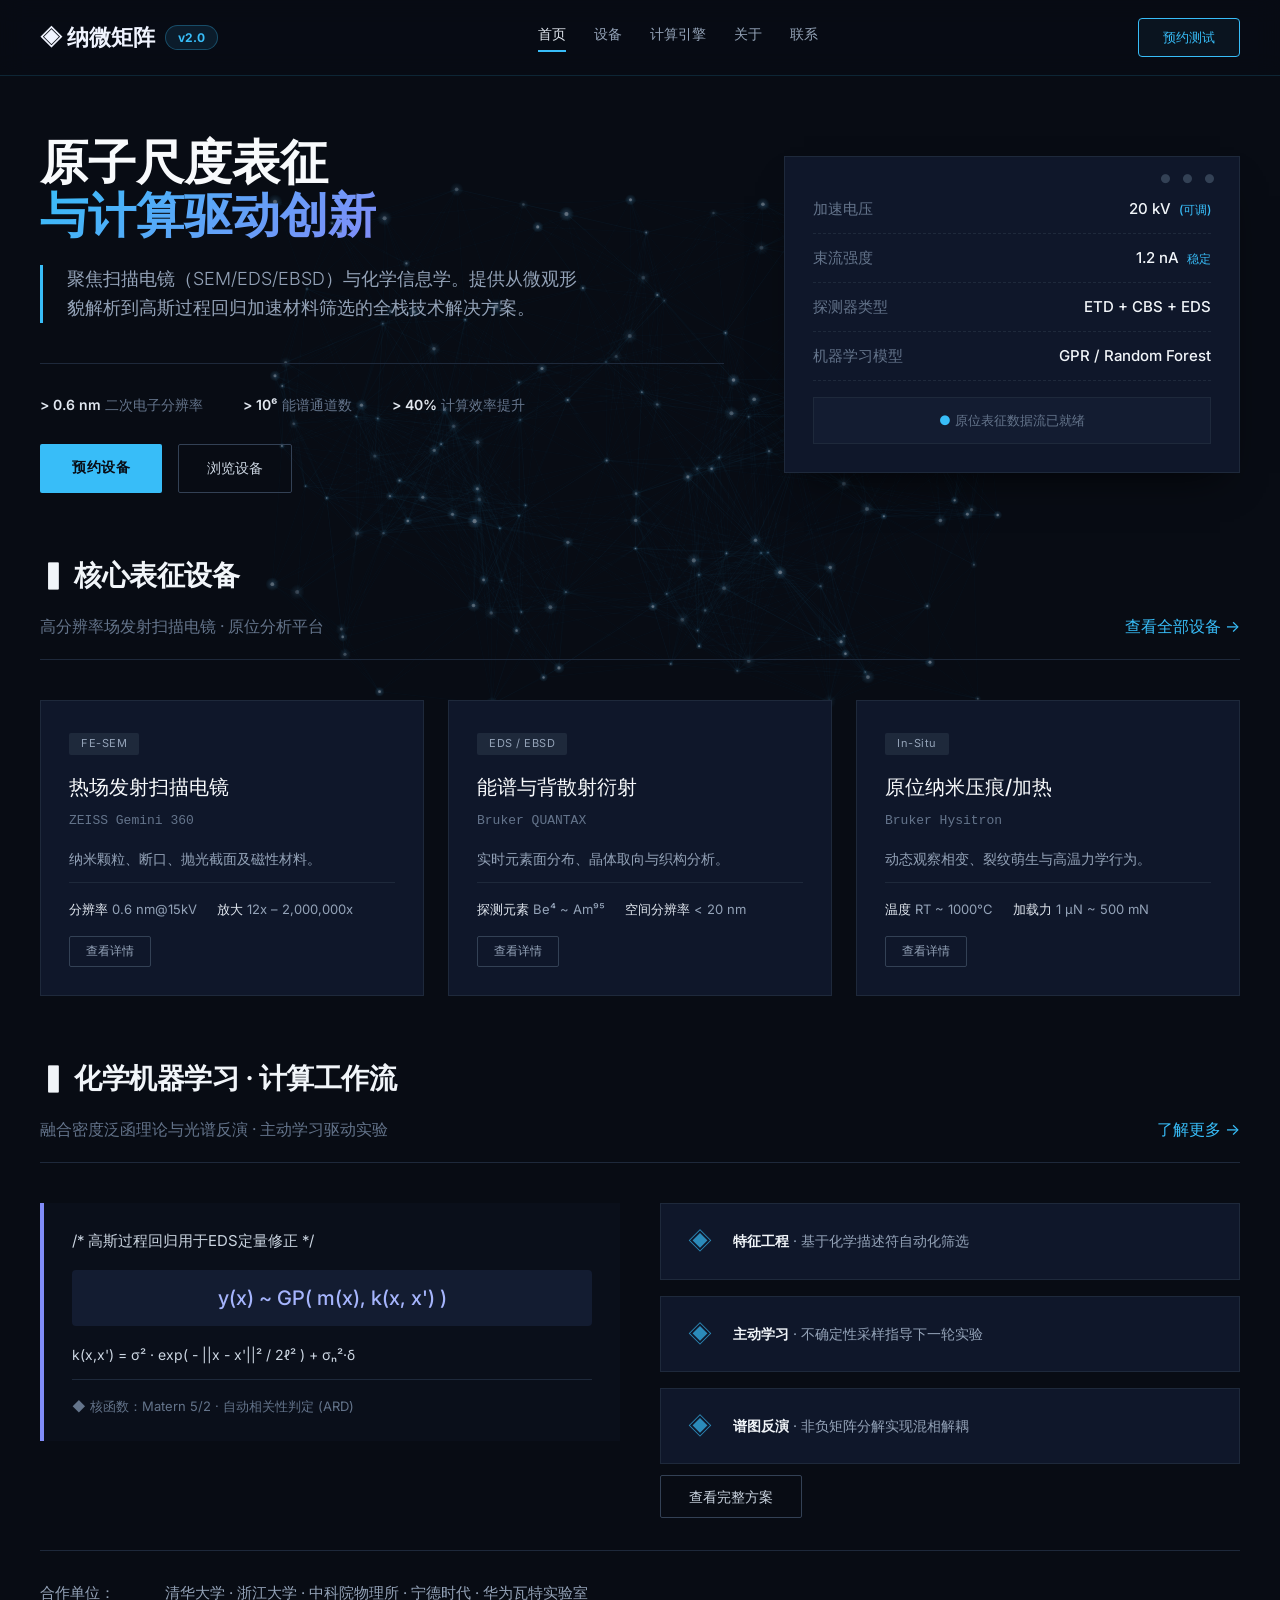
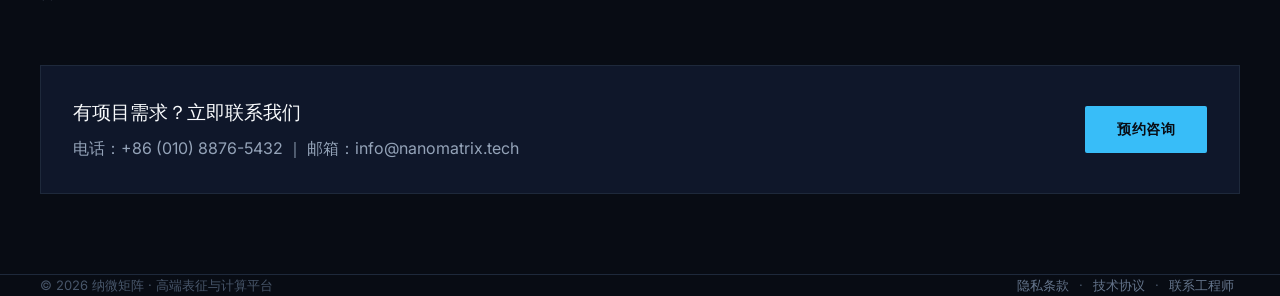
==== commit c6a4a6df: "Create index.html" ====
--- a/index.html
+++ b/index.html
@@ -5,786 +5,162 @@
     <meta name="viewport" content="width=device-width, initial-scale=1.0">
     <title>纳微矩阵 · 高端表征与计算平台</title>
     <link href="https://fonts.googleapis.com/css2?family=Inter:opsz,wght@14..32,300;14..32,400;14..32,600;14..32,700&display=swap" rel="stylesheet">
-    <style>
-        /* ===== 全局重置 & 暗色基调 ===== */
-        * { margin: 0; padding: 0; box-sizing: border-box; }
-        body {
-            font-family: 'Inter', sans-serif;
-            background-color: #080c14;
-            color: #c8d6e5;
-            line-height: 1.6;
-            -webkit-font-smoothing: antialiased;
-            overflow-x: hidden;
-        }
-        ::-webkit-scrollbar { width: 6px; background: #0f172a; }
-        ::-webkit-scrollbar-thumb { background: #2a3a5c; }
-        ::-webkit-scrollbar-thumb:hover { background: #4a7a9c; }
-
-        .container { max-width: 1280px; margin: 0 auto; padding: 0 40px; }
-
-        /* ===== 粒子背景 ===== */
-        #particles-canvas {
-            position: fixed;
-            top: 0; left: 0;
-            width: 100%; height: 100%;
-            z-index: 0;
-            pointer-events: none;
-            opacity: 0.5;
-        }
-
-        /* ===== 导航栏 ===== */
-        header {
-            position: sticky;
-            top: 0;
-            z-index: 100;
-            padding: 18px 0;
-            background: rgba(8, 12, 20, 0.85);
-            backdrop-filter: blur(12px);
-            border-bottom: 1px solid rgba(56, 189, 248, 0.15);
-        }
-        .nav-wrapper {
-            display: flex;
-            justify-content: space-between;
-            align-items: center;
-        }
-        .logo {
-            font-size: 22px;
-            font-weight: 700;
-            letter-spacing: -0.5px;
-            color: #f0f4ff;
-            display: flex;
-            align-items: center;
-            gap: 10px;
-            cursor: default;
-        }
-        .logo span {
-            color: #38bdf8;
-            background: rgba(56, 189, 248, 0.1);
-            padding: 2px 12px;
-            border-radius: 20px;
-            font-size: 12px;
-            font-weight: 400;
-            border: 1px solid rgba(56, 189, 248, 0.3);
-        }
-        .nav-links {
-            display: flex;
-            gap: 28px;
-            font-size: 14px;
-        }
-        .nav-links a {
-            color: #94a3b8;
-            text-decoration: none;
-            transition: 0.2s;
-            border-bottom: 2px solid transparent;
-            padding-bottom: 4px;
-            cursor: pointer;
-        }
-        .nav-links a:hover, .nav-links a.active {
-            color: #e2e8f0;
-            border-bottom-color: #38bdf8;
-        }
-        .nav-cta {
-            background: transparent;
-            border: 1px solid #38bdf8;
-            color: #38bdf8;
-            padding: 8px 24px;
-            border-radius: 4px;
-            font-size: 13px;
-            font-weight: 500;
-            cursor: pointer;
-            transition: 0.2s;
-            background: rgba(56, 189, 248, 0.05);
-        }
-        .nav-cta:hover {
-            background: #38bdf8;
-            color: #080c14;
-        }
-
-        /* ===== 主内容容器 ===== */
-        main {
-            position: relative;
-            z-index: 5;
-            padding: 20px 0 60px;
-        }
-
-        /* 每个页面卡片 */
-        .page {
-            display: none;
-            animation: fadeUp 0.4s ease forwards;
-        }
-        .page.active {
-            display: block;
-        }
-        @keyframes fadeUp {
-            0% { opacity: 0; transform: translateY(12px); }
-            100% { opacity: 1; transform: translateY(0); }
-        }
-
-        /* ===== 通用组件 ===== */
-        .section-title {
-            font-size: 28px;
-            font-weight: 600;
-            color: #f1f5f9;
-            margin: 40px 0 16px 0;
-            letter-spacing: -0.5px;
-        }
-        .section-sub {
-            color: #64748b;
-            border-bottom: 1px solid #1e293b;
-            padding-bottom: 20px;
-            margin-bottom: 40px;
-            display: flex;
-            justify-content: space-between;
-            flex-wrap: wrap;
-        }
-        .btn-primary {
-            background: #38bdf8;
-            border: none;
-            color: #080c14;
-            padding: 12px 32px;
-            font-weight: 600;
-            font-size: 14px;
-            cursor: pointer;
-            transition: 0.2s;
-            border-radius: 2px;
-            letter-spacing: 0.5px;
-        }
-        .btn-primary:hover {
-            background: #7dd3fc;
-            transform: scale(1.02);
-        }
-        .btn-outline {
-            background: transparent;
-            border: 1px solid #334155;
-            color: #cbd5e1;
-            padding: 12px 28px;
-            font-weight: 400;
-            font-size: 14px;
-            cursor: pointer;
-            transition: 0.2s;
-            border-radius: 2px;
-        }
-        .btn-outline:hover {
-            border-color: #64748b;
-            background: #1e293b;
-        }
-
-        /* ===== HOME 页面 ===== */
-        .hero-grid {
-            display: grid;
-            grid-template-columns: 1.2fr 0.8fr;
-            gap: 60px;
-            align-items: center;
-            margin: 30px 0 50px;
-        }
-        .hero h1 {
-            font-size: 48px;
-            font-weight: 600;
-            line-height: 1.1;
-            letter-spacing: -1.5px;
-            color: #f8fafc;
-        }
-        .hero h1 .highlight {
-            background: linear-gradient(135deg, #38bdf8, #818cf8);
-            -webkit-background-clip: text;
-            -webkit-text-fill-color: transparent;
-            background-clip: text;
-        }
-        .hero p.sub {
-            font-size: 18px;
-            color: #94a3b8;
-            margin-top: 24px;
-            max-width: 540px;
-            font-weight: 300;
-            border-left: 3px solid #38bdf8;
-            padding-left: 24px;
-        }
-        .hero-meta {
-            display: flex;
-            gap: 40px;
-            margin-top: 40px;
-            font-size: 14px;
-            color: #64748b;
-            border-top: 1px solid #1e293b;
-            padding-top: 30px;
-        }
-        .hero-meta strong { color: #e2e8f0; font-weight: 600; }
-
-        .hero-stats {
-            background: #0f172a;
-            border: 1px solid #1e293b;
-            padding: 28px;
-            box-shadow: 0 20px 40px -20px rgba(0,0,0,0.8);
-            position: relative;
-        }
-        .hero-stats::before {
-            content: "● ● ●";
-            position: absolute;
-            top: 12px;
-            right: 20px;
-            color: #334155;
-            letter-spacing: 4px;
-            font-size: 12px;
-        }
-        .stat-item {
-            display: flex;
-            justify-content: space-between;
-            padding: 12px 0;
-            border-bottom: 1px dashed #1e293b;
-            font-size: 15px;
-        }
-        .stat-item:last-child { border-bottom: none; }
-        .stat-label { color: #64748b; }
-        .stat-value { color: #f1f5f9; font-family: 'Inter', monospace; font-weight: 500; }
-        .stat-value .unit { color: #38bdf8; font-size: 12px; margin-left: 4px; }
-
-        /* 合作单位 */
-        .partners {
-            display: flex;
-            flex-wrap: wrap;
-            gap: 30px 50px;
-            margin: 40px 0 20px;
-            color: #475569;
-            font-size: 15px;
-            border-top: 1px solid #1e293b;
-            padding-top: 30px;
-        }
-        .partners span { color: #94a3b8; }
-
-        /* ===== EQUIPMENT 页面 ===== */
-        .device-grid {
-            display: grid;
-            grid-template-columns: repeat(3, 1fr);
-            gap: 24px;
-            margin-bottom: 40px;
-        }
-        .device-card {
-            background: #0f172a;
-            border: 1px solid #1e293b;
-            padding: 28px;
-            transition: 0.25s ease;
-            position: relative;
-        }
-        .device-card:hover {
-            border-color: #38bdf8;
-            transform: translateY(-4px);
-            box-shadow: 0 12px 24px -12px rgba(56, 189, 248, 0.2);
-        }
-        .device-tag {
-            display: inline-block;
-            background: #1e293b;
-            color: #94a3b8;
-            font-size: 11px;
-            padding: 2px 12px;
-            letter-spacing: 0.5px;
-            margin-bottom: 16px;
-            border-radius: 2px;
-        }
-        .device-card h3 {
-            color: #f8fafc;
-            font-size: 20px;
-            font-weight: 500;
-            margin-bottom: 8px;
-        }
-        .device-card .model {
-            color: #64748b;
-            font-size: 13px;
-            font-family: monospace;
-            margin-bottom: 16px;
-            display: block;
-        }
-        .device-specs {
-            display: flex;
-            flex-wrap: wrap;
-            gap: 12px 20px;
-            font-size: 13px;
-            border-top: 1px solid #1e293b;
-            padding-top: 16px;
-            margin: 12px 0 16px;
-        }
-        .device-specs span { color: #94a3b8; }
-        .device-specs strong { color: #e2e8f0; font-weight: 500; }
-        .device-card .btn-detail {
-            background: transparent;
-            border: 1px solid #334155;
-            color: #94a3b8;
-            padding: 6px 16px;
-            font-size: 12px;
-            cursor: pointer;
-            transition: 0.2s;
-            border-radius: 2px;
-        }
-        .device-card .btn-detail:hover {
-            background: #1e293b;
-            color: #f1f5f9;
-            border-color: #38bdf8;
-        }
-
-        /* ===== COMPUTING 页面 ===== */
-        .ml-grid {
-            display: grid;
-            grid-template-columns: 1fr 1fr;
-            gap: 60px;
-            margin: 20px 0 40px;
-        }
-        .ml-math {
-            background: #0a0f1a;
-            border-left: 4px solid #818cf8;
-            padding: 24px 28px;
-            font-family: 'Inter', monospace;
-        }
-        .ml-math p { color: #cbd5e1; font-size: 15px; line-height: 1.8; }
-        .ml-math .formula {
-            color: #a5b4fc;
-            font-size: 20px;
-            font-weight: 500;
-            margin: 16px 0;
-            background: #131c31;
-            padding: 12px 16px;
-            border-radius: 4px;
-            text-align: center;
-        }
-        .ml-math .caption {
-            color: #64748b;
-            font-size: 13px;
-            border-top: 1px solid #1e293b;
-            padding-top: 16px;
-            margin-top: 12px;
-        }
-        .ml-features {
-            display: flex;
-            flex-direction: column;
-            gap: 16px;
-        }
-        .ml-feature-item {
-            background: #0f172a;
-            padding: 18px 24px;
-            border: 1px solid #1e293b;
-            display: flex;
-            align-items: center;
-            gap: 18px;
-        }
-        .ml-feature-item .icon {
-            color: #38bdf8;
-            font-size: 24px;
-            opacity: 0.7;
-            width: 30px;
-            text-align: center;
-        }
-        .ml-feature-item .desc { font-size: 14px; color: #94a3b8; }
-        .ml-feature-item .desc strong { color: #f1f5f9; }
-
-        .case-study {
-            background: #0f172a;
-            border: 1px solid #1e293b;
-            padding: 24px 28px;
-            margin: 30px 0;
-        }
-        .case-study h4 { color: #f8fafc; font-weight: 500; }
-        .case-study p { color: #94a3b8; font-size: 14px; margin: 8px 0 12px; }
-
-        /* ===== ABOUT 页面 ===== */
-        .about-grid {
-            display: grid;
-            grid-template-columns: 1fr 1fr;
-            gap: 40px;
-            margin: 20px 0;
-        }
-        .about-card {
-            background: #0f172a;
-            border: 1px solid #1e293b;
-            padding: 28px;
-        }
-        .about-card h3 { color: #f8fafc; font-weight: 500; margin-bottom: 12px; }
-        .about-card p { color: #94a3b8; font-size: 14px; }
-        .about-card ul { list-style: none; margin-top: 12px; }
-        .about-card ul li {
-            color: #94a3b8;
-            font-size: 14px;
-            padding: 6px 0;
-            border-bottom: 1px solid #1e293b;
-            display: flex;
-            gap: 10px;
-        }
-        .about-card ul li::before { content: "▹"; color: #38bdf8; }
-
-        /* ===== CONTACT 页面 ===== */
-        .contact-grid {
-            display: grid;
-            grid-template-columns: 1fr 1fr;
-            gap: 50px;
-            margin: 20px 0 40px;
-        }
-        .contact-info {
-            background: #0f172a;
-            border: 1px solid #1e293b;
-            padding: 32px;
-        }
-        .contact-info h3 { color: #f8fafc; font-weight: 500; margin-bottom: 20px; }
-        .contact-item {
-            display: flex;
-            align-items: center;
-            gap: 16px;
-            padding: 14px 0;
-            border-bottom: 1px solid #1e293b;
-        }
-        .contact-item:last-child { border-bottom: none; }
-        .contact-item .icon { color: #38bdf8; font-size: 20px; width: 30px; }
-        .contact-item .text { color: #94a3b8; font-size: 15px; }
-        .contact-item .text strong { color: #e2e8f0; font-weight: 500; }
-
-        .map-placeholder {
-            margin-top: 20px;
-            background: #131c31;
-            height: 160px;
-            display: flex;
-            align-items: center;
-            justify-content: center;
-            color: #475569;
-            border: 1px dashed #1e293b;
-            font-size: 14px;
-        }
-
-        .contact-form {
-            background: #0f172a;
-            border: 1px solid #1e293b;
-            padding: 32px;
-        }
-        .contact-form h3 { color: #f8fafc; font-weight: 500; margin-bottom: 20px; }
-        .form-group {
-            margin-bottom: 18px;
-        }
-        .form-group label {
-            display: block;
-            color: #94a3b8;
-            font-size: 13px;
-            margin-bottom: 6px;
-        }
-        .form-group input, .form-group textarea {
-            width: 100%;
-            padding: 12px 14px;
-            background: #080c14;
-            border: 1px solid #1e293b;
-            color: #e2e8f0;
-            font-size: 14px;
-            border-radius: 2px;
-            transition: 0.2s;
-            font-family: inherit;
-        }
-        .form-group input:focus, .form-group textarea:focus {
-            outline: none;
-            border-color: #38bdf8;
-            box-shadow: 0 0 0 2px rgba(56, 189, 248, 0.2);
-        }
-        .form-group textarea { height: 100px; resize: vertical; }
-
-        /* ===== 模态框（设备详情） ===== */
-        .modal-overlay {
-            display: none;
-            position: fixed;
-            top: 0; left: 0;
-            width: 100%; height: 100%;
-            background: rgba(0,0,0,0.7);
-            backdrop-filter: blur(4px);
-            z-index: 200;
-            justify-content: center;
-            align-items: center;
-        }
-        .modal-overlay.active { display: flex; }
-        .modal-box {
-            background: #0f172a;
-            border: 1px solid #38bdf8;
-            max-width: 600px;
-            width: 90%;
-            padding: 40px;
-            position: relative;
-            animation: fadeUp 0.3s ease;
-        }
-        .modal-box .close {
-            position: absolute;
-            top: 16px;
-            right: 20px;
-            font-size: 24px;
-            color: #64748b;
-            cursor: pointer;
-            background: none;
-            border: none;
-        }
-        .modal-box .close:hover { color: #f1f5f9; }
-        .modal-box h2 { color: #f8fafc; font-weight: 500; margin-bottom: 16px; }
-        .modal-box .detail-row {
-            display: flex;
-            justify-content: space-between;
-            padding: 10px 0;
-            border-bottom: 1px solid #1e293b;
-            font-size: 14px;
-        }
-        .modal-box .detail-row .label { color: #64748b; }
-        .modal-box .detail-row .value { color: #e2e8f0; font-family: monospace; }
-
-        /* ===== Toast 提示 ===== */
-        .toast {
-            position: fixed;
-            bottom: 30px;
-            left: 50%;
-            transform: translateX(-50%);
-            background: #1e293b;
-            color: #e2e8f0;
-            padding: 16px 32px;
-            border-radius: 4px;
-            border-left: 4px solid #38bdf8;
-            font-size: 14px;
-            z-index: 300;
-            box-shadow: 0 8px 24px rgba(0,0,0,0.6);
-            display: none;
-            animation: fadeUp 0.3s ease;
-        }
-        .toast.show { display: block; }
-
-        /* ===== Footer ===== */
-        footer {
-            border-top: 1px solid #1e293b;
-            padding: 30px 0;
-            color: #475569;
-            font-size: 13px;
-            display: flex;
-            justify-content: space-between;
-            flex-wrap: wrap;
-            gap: 12px;
-        }
-        footer a { color: #64748b; text-decoration: none; margin: 0 6px; }
-        footer a:hover { color: #94a3b8; }
-
-        /* ===== 响应式 ===== */
-        @media (max-width: 1024px) {
-            .hero-grid, .ml-grid, .contact-grid, .about-grid { grid-template-columns: 1fr; }
-            .device-grid { grid-template-columns: 1fr 1fr; }
-        }
-        @media (max-width: 640px) {
-            .device-grid { grid-template-columns: 1fr; }
-            .nav-links { gap: 14px; font-size: 13px; flex-wrap: wrap; }
-            .hero h1 { font-size: 32px; }
-            .container { padding: 0 20px; }
-            .contact-grid { gap: 30px; }
-        }
-    </style>
+    <link rel="stylesheet" href="style.css">
 </head>
 <body>
 
-    <!-- ===== 粒子背景 ===== -->
     <canvas id="particles-canvas"></canvas>
 
-    <!-- ===== 导航 ===== -->
     <header>
         <div class="container nav-wrapper">
             <div class="logo">◈ 纳微矩阵 <span>v2.0</span></div>
             <div class="nav-links">
-                <a class="active" data-page="home">首页</a>
-                <a data-page="equipment">设备</a>
-                <a data-page="computing">计算引擎</a>
-                <a data-page="about">关于</a>
-                <a data-page="contact">联系</a>
+                <a href="index.html" class="active">首页</a>
+                <a href="equipment.html">设备</a>
+                <a href="computing.html">计算引擎</a>
+                <a href="about.html">关于</a>
+                <a href="contact.html">联系</a>
             </div>
-            <button class="nav-cta" id="headerCta">预约测试</button>
+            <a href="contact.html" class="nav-cta">预约测试</a>
         </div>
     </header>
 
-    <!-- ===== 主区域 ===== -->
     <main>
         <div class="container">
 
-            <!-- ==================== HOME ==================== -->
-            <section id="page-home" class="page active">
-                <div class="hero">
-                    <div class="hero-grid">
-                        <div>
-                            <h1>原子尺度表征<br><span class="highlight">与计算驱动创新</span></h1>
-                            <p class="sub">聚焦扫描电镜（SEM/EDS/EBSD）与化学信息学。提供从微观形貌解析到高斯过程回归加速材料筛选的全栈技术解决方案。</p>
-                            <div class="hero-meta">
-                                <div><strong>> 0.6 nm</strong> 二次电子分辨率</div>
-                                <div><strong>> 10⁶</strong> 能谱通道数</div>
-                                <div><strong>> 40%</strong> 计算效率提升</div>
-                            </div>
-                            <div style="margin-top:28px; display:flex; gap:16px; flex-wrap:wrap;">
-                                <button class="btn-primary" onclick="navigateTo('contact')">预约设备</button>
-                                <button class="btn-outline" onclick="navigateTo('equipment')">浏览设备</button>
-                            </div>
+            <!-- ====== 英雄区 ====== -->
+            <section class="hero">
+                <div class="hero-grid">
+                    <div>
+                        <h1>原子尺度表征<br><span class="highlight">与计算驱动创新</span></h1>
+                        <p class="sub">聚焦扫描电镜（SEM/EDS/EBSD）与化学信息学。提供从微观形貌解析到高斯过程回归加速材料筛选的全栈技术解决方案。</p>
+                        <div class="hero-meta">
+                            <div><strong>> 0.6 nm</strong> 二次电子分辨率</div>
+                            <div><strong>> 10⁶</strong> 能谱通道数</div>
+                            <div><strong>> 40%</strong> 计算效率提升</div>
                         </div>
-                        <div class="hero-stats">
-                            <div class="stat-item"><span class="stat-label">加速电压</span><span class="stat-value">20 kV <span class="unit">(可调)</span></span></div>
-                            <div class="stat-item"><span class="stat-label">束流强度</span><span class="stat-value">1.2 nA <span class="unit">稳定</span></span></div>
-                            <div class="stat-item"><span class="stat-label">探测器类型</span><span class="stat-value">ETD + CBS + EDS</span></div>
-                            <div class="stat-item"><span class="stat-label">机器学习模型</span><span class="stat-value">GPR / Random Forest</span></div>
-                            <div style="margin-top:16px; background:#131c31; padding:12px; text-align:center; font-size:13px; color:#64748b; border:1px solid #1e293b;">
-                                <span style="color:#38bdf8;">●</span> 原位表征数据流已就绪
-                            </div>
+                        <div style="margin-top:28px; display:flex; gap:16px; flex-wrap:wrap;">
+                            <a href="contact.html" class="btn-primary">预约设备</a>
+                            <a href="equipment.html" class="btn-outline">浏览设备</a>
                         </div>
                     </div>
-                </div>
-                <div class="partners">
-                    <span>合作单位：</span>
-                    <span>清华大学 · 浙江大学 · 中科院物理所 · 宁德时代 · 华为瓦特实验室</span>
-                </div>
-            </section>
-
-            <!-- ==================== EQUIPMENT ==================== -->
-            <section id="page-equipment" class="page">
-                <h2 class="section-title">▍ 核心表征设备</h2>
-                <div class="section-sub"><span>高分辨率场发射扫描电镜 · 原位分析平台</span></div>
-                <div class="device-grid">
-                    <!-- 卡片1 -->
-                    <div class="device-card">
-                        <span class="device-tag">FE-SEM</span>
-                        <h3>热场发射扫描电镜</h3>
-                        <span class="model">ZEISS Gemini 360</span>
-                        <p style="font-size:14px; color:#94a3b8;">纳米颗粒、断口、抛光截面及磁性材料。</p>
-                        <div class="device-specs">
-                            <span><strong>分辨率</strong> 0.6 nm@15kV</span>
-                            <span><strong>放大</strong> 12x – 2,000,000x</span>
+                    <div class="hero-stats">
+                        <div class="stat-item"><span class="stat-label">加速电压</span><span class="stat-value">20 kV <span class="unit">(可调)</span></span></div>
+                        <div class="stat-item"><span class="stat-label">束流强度</span><span class="stat-value">1.2 nA <span class="unit">稳定</span></span></div>
+                        <div class="stat-item"><span class="stat-label">探测器类型</span><span class="stat-value">ETD + CBS + EDS</span></div>
+                        <div class="stat-item"><span class="stat-label">机器学习模型</span><span class="stat-value">GPR / Random Forest</span></div>
+                        <div style="margin-top:16px; background:#131c31; padding:12px; text-align:center; font-size:13px; color:#64748b; border:1px solid #1e293b;">
+                            <span style="color:#38bdf8;">●</span> 原位表征数据流已就绪
                         </div>
-                        <button class="btn-detail" data-device="gemini360">查看详情</button>
-                    </div>
-                    <!-- 卡片2 -->
-                    <div class="device-card">
-                        <span class="device-tag">EDS / EBSD</span>
-                        <h3>能谱与背散射衍射</h3>
-                        <span class="model">Bruker QUANTAX</span>
-                        <p style="font-size:14px; color:#94a3b8;">实时元素面分布、晶体取向与织构分析。</p>
-                        <div class="device-specs">
-                            <span><strong>探测元素</strong> Be⁴ ~ Am⁹⁵</span>
-                            <span><strong>空间分辨率</strong> < 20 nm</span>
-                        </div>
-                        <button class="btn-detail" data-device="quantax">查看详情</button>
-                    </div>
-                    <!-- 卡片3 -->
-                    <div class="device-card">
-                        <span class="device-tag">In-Situ</span>
-                        <h3>原位纳米压痕/加热</h3>
-                        <span class="model">Bruker Hysitron</span>
-                        <p style="font-size:14px; color:#94a3b8;">动态观察相变、裂纹萌生与高温力学行为。</p>
-                        <div class="device-specs">
-                            <span><strong>温度</strong> RT ~ 1000°C</span>
-                            <span><strong>加载力</strong> 1 μN ~ 500 mN</span>
-                        </div>
-                        <button class="btn-detail" data-device="hysitron">查看详情</button>
-                    </div>
-                </div>
-                <div style="margin-top:20px;">
-                    <button class="btn-primary" onclick="navigateTo('contact')">预约设备测试</button>
-                </div>
-            </section>
-
-            <!-- ==================== COMPUTING ==================== -->
-            <section id="page-computing" class="page">
-                <h2 class="section-title">▍ 化学机器学习 · 计算工作流</h2>
-                <div class="section-sub"><span>融合密度泛函理论与光谱反演 · 主动学习驱动实验</span></div>
-                <div class="ml-grid">
-                    <div>
-                        <p style="color:#94a3b8; margin-bottom:24px; font-size:15px;">利用贝叶斯优化加速实验设计，降低高维特征空间的试错成本。</p>
-                        <div class="ml-math">
-                            <p>/* 高斯过程回归用于EDS定量修正 */</p>
-                            <div class="formula">y(x) ~ GP( m(x), k(x, x') )</div>
-                            <p style="font-size:14px;">k(x,x') = σ² · exp( - ||x - x'||² / 2ℓ² ) + σₙ²·δ</p>
-                            <div class="caption">◆ 核函数：Matern 5/2 · 自动相关性判定 (ARD)</div>
-                        </div>
-                    </div>
-                    <div class="ml-features">
-                        <div class="ml-feature-item"><div class="icon">◈</div><div class="desc"><strong>特征工程</strong> · 基于化学描述符（电负性、半径、配位数）自动化筛选</div></div>
-                        <div class="ml-feature-item"><div class="icon">◈</div><div class="desc"><strong>主动学习</strong> · 不确定性采样指导下一轮 SEM/EDS 实验</div></div>
-                        <div class="ml-feature-item"><div class="icon">◈</div><div class="desc"><strong>谱图反演</strong> · 非负矩阵分解（NMF）实现混相像素级解耦</div></div>
-                        <div class="ml-feature-item"><div class="icon">◈</div><div class="desc"><strong>迁移学习</strong> · 预训练模型在氧化物、合金体系中的微调策略</div></div>
-                    </div>
-                </div>
-                <div class="case-study">
-                    <h4>📊 案例：Ni-Co 合金成分预测</h4>
-                    <p>基于 200 组 EDS 谱图与 DFT 计算数据，利用高斯过程回归实现成分-性能映射，预测误差 < 1.2 at%。主动学习策略将所需实验次数减少 40%。</p>
-                </div>
-                <div>
-                    <button class="btn-outline" onclick="navigateTo('contact')">咨询计算方案</button>
-                </div>
-            </section>
-
-            <!-- ==================== ABOUT ==================== -->
-            <section id="page-about" class="page">
-                <h2 class="section-title">▍ 关于我们</h2>
-                <div class="section-sub"><span>使命 · 团队 · 技术背景</span></div>
-                <div class="about-grid">
-                    <div class="about-card">
-                        <h3>⚙️ 平台定位</h3>
-                        <p>纳微矩阵成立于 2020 年，致力于连接高端表征设备与智能计算，为材料科学与纳米技术提供一站式解决方案。我们拥有超过 10 年的 SEM/EDS 实战经验，并与多所顶尖高校保持深度合作。</p>
-                    </div>
-                    <div class="about-card">
-                        <h3>🧪 核心技术</h3>
-                        <ul>
-                            <li>场发射扫描电镜 (FE-SEM) 及原位附件</li>
-                            <li>能谱/背散射衍射 (EDS/EBSD) 定量分析</li>
-                            <li>基于物理信息神经网络 (PINN) 的谱图反演</li>
-                            <li>自动化实验设计框架 (Bayesian Optimization)</li>
-                        </ul>
-                    </div>
-                    <div class="about-card">
-                        <h3>👥 团队</h3>
-                        <p>核心成员来自中科院、清华大学及海外顶尖实验室，涵盖凝聚态物理、材料科学与计算机科学交叉领域。我们坚信“表征与计算”的深度融合将重塑材料研发范式。</p>
-                    </div>
-                    <div class="about-card">
-                        <h3>📈 数据安全</h3>
-                        <p>所有实验数据均经过匿名化处理，支持私有化部署。我们严格遵守科研伦理与数据保密协议，确保用户研究成果安全。</p>
                     </div>
                 </div>
             </section>
 
-            <!-- ==================== CONTACT ==================== -->
-            <section id="page-contact" class="page">
-                <h2 class="section-title">▍ 联系我们</h2>
-                <div class="section-sub"><span>预约设备、咨询方案或技术合作</span></div>
-                <div class="contact-grid">
-                    <!-- 左侧联系信息 -->
-                    <div class="contact-info">
-                        <h3>📌 联系方式</h3>
-                        <div class="contact-item">
-                            <span class="icon">📞</span>
-                            <div class="text"><strong>电话</strong><br>+86 (010) 8876-5432</div>
-                        </div>
-                        <div class="contact-item">
-                            <span class="icon">✉️</span>
-                            <div class="text"><strong>邮箱</strong><br>info@nanomatrix.tech</div>
-                        </div>
-                        <div class="contact-item">
-                            <span class="icon">📍</span>
-                            <div class="text"><strong>地址</strong><br>北京市海淀区中关村科学城 12 号院 A 座 3F</div>
-                        </div>
-                        <div class="contact-item">
-                            <span class="icon">🕒</span>
-                            <div class="text"><strong>工作时间</strong><br>周一至周五 9:00 – 18:00 (GMT+8)</div>
-                        </div>
-                        <div class="map-placeholder">🗺️ 地图位置（示例）<br><span style="font-size:12px;">实际集成可使用高德/百度地图 iframe</span></div>
+            <!-- ====== 设备概览（仅展示部分，更多请点链接） ====== -->
+            <h2 class="section-title">▍ 核心表征设备</h2>
+            <div class="section-sub">
+                <span>高分辨率场发射扫描电镜 · 原位分析平台</span>
+                <a href="equipment.html" style="color:#38bdf8;">查看全部设备 →</a>
+            </div>
+
+            <div class="device-grid">
+                <div class="device-card">
+                    <span class="device-tag">FE-SEM</span>
+                    <h3>热场发射扫描电镜</h3>
+                    <span class="model">ZEISS Gemini 360</span>
+                    <p style="font-size:14px; color:#94a3b8;">纳米颗粒、断口、抛光截面及磁性材料。</p>
+                    <div class="device-specs">
+                        <span><strong>分辨率</strong> 0.6 nm@15kV</span>
+                        <span><strong>放大</strong> 12x – 2,000,000x</span>
                     </div>
-                    <!-- 右侧表单 -->
-                    <div class="contact-form">
-                        <h3>📝 在线留言</h3>
-                        <form id="contactForm">
-                            <div class="form-group">
-                                <label for="name">姓名 *</label>
-                                <input type="text" id="name" placeholder="例如：张伟" required>
-                            </div>
-                            <div class="form-group">
-                                <label for="email">邮箱 *</label>
-                                <input type="email" id="email" placeholder="you@example.com" required>
-                            </div>
-                            <div class="form-group">
-                                <label for="message">消息 *</label>
-                                <textarea id="message" placeholder="请描述您的测试需求或合作意向…" required></textarea>
-                            </div>
-                            <button type="submit" class="btn-primary" style="width:100%;">发送消息</button>
-                        </form>
+                    <button class="btn-detail" data-device="gemini360">查看详情</button>
+                </div>
+                <div class="device-card">
+                    <span class="device-tag">EDS / EBSD</span>
+                    <h3>能谱与背散射衍射</h3>
+                    <span class="model">Bruker QUANTAX</span>
+                    <p style="font-size:14px; color:#94a3b8;">实时元素面分布、晶体取向与织构分析。</p>
+                    <div class="device-specs">
+                        <span><strong>探测元素</strong> Be⁴ ~ Am⁹⁵</span>
+                        <span><strong>空间分辨率</strong> < 20 nm</span>
+                    </div>
+                    <button class="btn-detail" data-device="quantax">查看详情</button>
+                </div>
+                <div class="device-card">
+                    <span class="device-tag">In-Situ</span>
+                    <h3>原位纳米压痕/加热</h3>
+                    <span class="model">Bruker Hysitron</span>
+                    <p style="font-size:14px; color:#94a3b8;">动态观察相变、裂纹萌生与高温力学行为。</p>
+                    <div class="device-specs">
+                        <span><strong>温度</strong> RT ~ 1000°C</span>
+                        <span><strong>加载力</strong> 1 μN ~ 500 mN</span>
+                    </div>
+                    <button class="btn-detail" data-device="hysitron">查看详情</button>
+                </div>
+            </div>
+
+            <!-- ====== 计算引擎简介 ====== -->
+            <h2 class="section-title">▍ 化学机器学习 · 计算工作流</h2>
+            <div class="section-sub">
+                <span>融合密度泛函理论与光谱反演 · 主动学习驱动实验</span>
+                <a href="computing.html" style="color:#38bdf8;">了解更多 →</a>
+            </div>
+            <div style="display:grid; grid-template-columns:1fr 1fr; gap:40px; margin-bottom:40px;">
+                <div>
+                    <div class="ml-math" style="background:#0a0f1a; border-left:4px solid #818cf8; padding:24px 28px;">
+                        <p>/* 高斯过程回归用于EDS定量修正 */</p>
+                        <div class="formula" style="color:#a5b4fc; font-size:20px; font-weight:500; margin:16px 0; background:#131c31; padding:12px 16px; border-radius:4px; text-align:center;">y(x) ~ GP( m(x), k(x, x') )</div>
+                        <p style="font-size:14px;">k(x,x') = σ² · exp( - ||x - x'||² / 2ℓ² ) + σₙ²·δ</p>
+                        <div class="caption" style="color:#64748b; font-size:13px; border-top:1px solid #1e293b; padding-top:16px; margin-top:12px;">◆ 核函数：Matern 5/2 · 自动相关性判定 (ARD)</div>
                     </div>
                 </div>
-            </section>
+                <div>
+                    <div class="ml-features" style="display:flex; flex-direction:column; gap:16px;">
+                        <div class="ml-feature-item" style="background:#0f172a; padding:18px 24px; border:1px solid #1e293b; display:flex; align-items:center; gap:18px;">
+                            <span class="icon" style="color:#38bdf8; font-size:24px; opacity:0.7; width:30px; text-align:center;">◈</span>
+                            <div class="desc" style="font-size:14px; color:#94a3b8;"><strong>特征工程</strong> · 基于化学描述符自动化筛选</div>
+                        </div>
+                        <div class="ml-feature-item" style="background:#0f172a; padding:18px 24px; border:1px solid #1e293b; display:flex; align-items:center; gap:18px;">
+                            <span class="icon" style="color:#38bdf8; font-size:24px; opacity:0.7; width:30px; text-align:center;">◈</span>
+                            <div class="desc" style="font-size:14px; color:#94a3b8;"><strong>主动学习</strong> · 不确定性采样指导下一轮实验</div>
+                        </div>
+                        <div class="ml-feature-item" style="background:#0f172a; padding:18px 24px; border:1px solid #1e293b; display:flex; align-items:center; gap:18px;">
+                            <span class="icon" style="color:#38bdf8; font-size:24px; opacity:0.7; width:30px; text-align:center;">◈</span>
+                            <div class="desc" style="font-size:14px; color:#94a3b8;"><strong>谱图反演</strong> · 非负矩阵分解实现混相解耦</div>
+                        </div>
+                    </div>
+                    <div style="margin-top:20px;">
+                        <a href="computing.html" class="btn-outline">查看完整方案</a>
+                    </div>
+                </div>
+            </div>
+
+            <!-- ====== 合作单位 ====== -->
+            <div class="partners">
+                <span>合作单位：</span>
+                <span>清华大学 · 浙江大学 · 中科院物理所 · 宁德时代 · 华为瓦特实验室</span>
+            </div>
+
+            <!-- ====== 快速联系 ====== -->
+            <div style="margin:60px 0 20px; background:#0f172a; border:1px solid #1e293b; padding:32px; display:flex; justify-content:space-between; align-items:center; flex-wrap:wrap; gap:20px;">
+                <div>
+                    <h3 style="color:#f8fafc; font-weight:500;">有项目需求？立即联系我们</h3>
+                    <p style="color:#94a3b8; margin-top:8px;">电话：+86 (010) 8876-5432 ｜ 邮箱：info@nanomatrix.tech</p>
+                </div>
+                <a href="contact.html" class="btn-primary">预约咨询</a>
+            </div>
 
         </div>
     </main>
 
-    <!-- ===== 设备详情模态框 ===== -->
+    <footer class="container">
+        <div>© 2026 纳微矩阵 · 高端表征与计算平台</div>
+        <div>
+            <a href="#">隐私条款</a> · <a href="#">技术协议</a> · <a href="mailto:info@nanomatrix.tech">联系工程师</a>
+        </div>
+    </footer>
+
+    <!-- ===== 模态框 ===== -->
     <div id="deviceModal" class="modal-overlay">
         <div class="modal-box">
             <button class="close" id="modalClose">&times;</button>
@@ -792,227 +168,8 @@
             <div id="modalBody"></div>
         </div>
     </div>
-
-    <!-- ===== Toast 提示 ===== -->
     <div id="toast" class="toast"></div>
 
-    <!-- ===== Footer ===== -->
-    <footer class="container">
-        <div>© 2026 纳微矩阵 · 高端表征与计算平台</div>
-        <div>
-            <a href="#">隐私条款</a> · <a href="#">技术协议</a> · <a href="mailto:info@nanomatrix.tech">联系工程师</a>
-        </div>
-    </footer>
-
-    <script>
-        // ================================================================
-        // 1. 粒子背景 (模拟晶格振动)
-        // ================================================================
-        (function() {
-            const canvas = document.getElementById('particles-canvas');
-            const ctx = canvas.getContext('2d');
-            let width, height, particles = [];
-            const COUNT = 160;
-
-            function resize() {
-                width = canvas.width = window.innerWidth;
-                height = canvas.height = window.innerHeight;
-            }
-            window.addEventListener('resize', resize);
-            resize();
-
-            for (let i = 0; i < COUNT; i++) {
-                let x = width * 0.2 + Math.random() * width * 0.6;
-                let y = height * 0.2 + Math.random() * height * 0.6;
-                particles.push({
-                    x, y,
-                    vx: (Math.random() - 0.5) * 0.3,
-                    vy: (Math.random() - 0.5) * 0.3,
-                    radius: 0.8 + Math.random() * 1.8,
-                    brightness: 0.3 + Math.random() * 0.6
-                });
-            }
-
-            function draw() {
-                ctx.clearRect(0, 0, width, height);
-                // 连线
-                ctx.strokeStyle = 'rgba(56, 189, 248, 0.08)';
-                ctx.lineWidth = 0.6;
-                for (let i = 0; i < particles.length; i++) {
-                    for (let j = i + 1; j < particles.length; j++) {
-                        const dx = particles[i].x - particles[j].x;
-                        const dy = particles[i].y - particles[j].y;
-                        if (dx*dx + dy*dy < 20000) {
-                            ctx.beginPath();
-                            ctx.moveTo(particles[i].x, particles[i].y);
-                            ctx.lineTo(particles[j].x, particles[j].y);
-                            ctx.stroke();
-                        }
-                    }
-                }
-                // 粒子
-                for (let p of particles) {
-                    const grad = ctx.createRadialGradient(p.x, p.y, 0, p.x, p.y, p.radius * 3);
-                    grad.addColorStop(0, `rgba(148, 200, 255, ${p.brightness * 0.6})`);
-                    grad.addColorStop(1, 'rgba(56, 189, 248, 0)');
-                    ctx.beginPath();
-                    ctx.arc(p.x, p.y, p.radius * 3, 0, Math.PI * 2);
-                    ctx.fillStyle = grad;
-                    ctx.fill();
-                    ctx.beginPath();
-                    ctx.arc(p.x, p.y, p.radius * 0.8, 0, Math.PI * 2);
-                    ctx.fillStyle = `rgba(220, 240, 255, ${p.brightness * 0.9})`;
-                    ctx.fill();
-                    // 运动
-                    p.x += p.vx;
-                    p.y += p.vy;
-                    if (p.x < 0 || p.x > width) p.vx *= -0.5;
-                    if (p.y < 0 || p.y > height) p.vy *= -0.5;
-                    const cx = width * 0.45, cy = height * 0.5;
-                    p.vx += (cx - p.x) * 0.00004;
-                    p.vy += (cy - p.y) * 0.00004;
-                    const sp = Math.sqrt(p.vx*p.vx + p.vy*p.vy);
-                    if (sp > 0.6) { p.vx = (p.vx/sp)*0.6; p.vy = (p.vy/sp)*0.6; }
-                }
-                requestAnimationFrame(draw);
-            }
-            draw();
-        })();
-
-        // ================================================================
-        // 2. 页面导航切换
-        // ================================================================
-        const pages = {
-            home: document.getElementById('page-home'),
-            equipment: document.getElementById('page-equipment'),
-            computing: document.getElementById('page-computing'),
-            about: document.getElementById('page-about'),
-            contact: document.getElementById('page-contact')
-        };
-        const navLinks = document.querySelectorAll('.nav-links a');
-
-        function navigateTo(pageId) {
-            // 隐藏所有页面
-            Object.values(pages).forEach(p => p.classList.remove('active'));
-            // 显示目标
-            if (pages[pageId]) pages[pageId].classList.add('active');
-            // 更新导航高亮
-            navLinks.forEach(link => {
-                link.classList.remove('active');
-                if (link.dataset.page === pageId) link.classList.add('active');
-            });
-            // 滚动到顶部
-            window.scrollTo({ top: 0, behavior: 'smooth' });
-        }
-
-        navLinks.forEach(link => {
-            link.addEventListener('click', function(e) {
-                e.preventDefault();
-                navigateTo(this.dataset.page);
-            });
-        });
-
-        // 头部预约按钮跳转到联系页
-        document.getElementById('headerCta').addEventListener('click', function() {
-            navigateTo('contact');
-        });
-
-        // ================================================================
-        // 3. 设备详情弹窗 (带真实参数)
-        // ================================================================
-        const modal = document.getElementById('deviceModal');
-        const modalTitle = document.getElementById('modalTitle');
-        const modalBody = document.getElementById('modalBody');
-        const modalClose = document.getElementById('modalClose');
-
-        const deviceData = {
-            gemini360: {
-                name: 'ZEISS Gemini 360',
-                specs: [
-                    ['分辨率', '0.6 nm @ 15 kV；1.2 nm @ 1 kV'],
-                    ['放大倍数', '12x – 2,000,000x'],
-                    ['加速电压', '0.02 – 30 kV'],
-                    ['束流', '1 pA – 50 nA'],
-                    ['探测器', 'In-lens SE, ETD, STEM, EDS'],
-                    ['样品台', '五轴马达驱动，倾斜 -10°~ +70°']
-                ]
-            },
-            quantax: {
-                name: 'Bruker QUANTAX EDS/EBSD',
-                specs: [
-                    ['探测元素', 'Be⁴ – Am⁹⁵'],
-                    ['能量分辨率', '≤ 123 eV (Mn Kα)'],
-                    ['空间分辨率', '< 20 nm (SEM模式下)'],
-                    ['EBSD 分辨率', '高达 0.5° 取向精度'],
-                    ['采集速度', '> 1000 点/秒 (谱图)']
-                ]
-            },
-            hysitron: {
-                name: 'Bruker Hysitron PI 89',
-                specs: [
-                    ['温度范围', '室温 – 1000°C (真空)'],
-                    ['最大加载力', '500 mN'],
-                    ['位移分辨率', '0.04 nm'],
-                    ['频率', '动态力学分析 (DMA) 0.1–300 Hz'],
-                    ['原位观察', '兼容 SEM 实时成像']
-                ]
-            }
-        };
-
-        function showDeviceDetail(key) {
-            const data = deviceData[key];
-            if (!data) return;
-            modalTitle.textContent = data.name;
-            modalBody.innerHTML = data.specs.map(row => 
-                `<div class="detail-row"><span class="label">${row[0]}</span><span class="value">${row[1]}</span></div>`
-            ).join('');
-            modal.classList.add('active');
-        }
-
-        document.querySelectorAll('.btn-detail').forEach(btn => {
-            btn.addEventListener('click', function() {
-                showDeviceDetail(this.dataset.device);
-            });
-        });
-
-        modalClose.addEventListener('click', () => modal.classList.remove('active'));
-        modal.addEventListener('click', function(e) {
-            if (e.target === this) this.classList.remove('active');
-        });
-
-        // ================================================================
-        // 4. 联系表单提交 (模拟)
-        // ================================================================
-        const contactForm = document.getElementById('contactForm');
-        const toast = document.getElementById('toast');
-
-        function showToast(msg) {
-            toast.textContent = msg;
-            toast.classList.add('show');
-            setTimeout(() => toast.classList.remove('show'), 3500);
-        }
-
-        contactForm.addEventListener('submit', function(e) {
-            e.preventDefault();
-            const name = document.getElementById('name').value.trim();
-            const email = document.getElementById('email').value.trim();
-            const message = document.getElementById('message').value.trim();
-            if (!name || !email || !message) {
-                showToast('⚠️ 请完整填写所有字段');
-                return;
-            }
-            // 模拟提交成功
-            showToast('✅ 消息已发送，我们的工程师将在 24 小时内联系您！');
-            this.reset();
-        });
-
-        // ================================================================
-        // 5. 其他交互：设备卡片上的“查看详情”已经绑定，无需额外操作
-        // ================================================================
-
-        console.log('纳微矩阵 · 多页面交互已启动');
-        console.log('当前页面:', document.querySelector('.page.active')?.id);
-    </script>
-
+    <script src="script.js"></script>
 </body>
 </html>
--- a/style.css
+++ b/style.css
@@ -0,0 +1,535 @@
+/* ===== 全局重置 & 暗色基调 ===== */
+* { margin: 0; padding: 0; box-sizing: border-box; }
+body {
+    font-family: 'Inter', sans-serif;
+    background-color: #080c14;
+    color: #c8d6e5;
+    line-height: 1.6;
+    -webkit-font-smoothing: antialiased;
+}
+a { color: inherit; text-decoration: none; }
+.container { max-width: 1280px; margin: 0 auto; padding: 0 40px; }
+
+/* ===== 滚动条 ===== */
+::-webkit-scrollbar { width: 6px; background: #0f172a; }
+::-webkit-scrollbar-thumb { background: #2a3a5c; border-radius: 0; }
+::-webkit-scrollbar-thumb:hover { background: #4a7a9c; }
+
+/* ===== 粒子画布背景 ===== */
+#particles-canvas {
+    position: fixed; top: 0; left: 0;
+    width: 100%; height: 100%;
+    z-index: 0;
+    pointer-events: none;
+    opacity: 0.5;
+}
+
+/* ===== 导航 ===== */
+header {
+    position: sticky; top: 0;
+    z-index: 100;
+    padding: 18px 0;
+    background: rgba(8, 12, 20, 0.85);
+    backdrop-filter: blur(12px);
+    border-bottom: 1px solid rgba(56, 189, 248, 0.15);
+}
+.nav-wrapper {
+    display: flex;
+    justify-content: space-between;
+    align-items: center;
+}
+.logo {
+    font-size: 22px; font-weight: 700;
+    color: #f0f4ff;
+    display: flex; align-items: center; gap: 10px;
+}
+.logo span {
+    color: #38bdf8;
+    background: rgba(56, 189, 248, 0.1);
+    padding: 2px 12px;
+    border-radius: 20px;
+    font-size: 12px;
+    border: 1px solid rgba(56, 189, 248, 0.3);
+}
+.nav-links {
+    display: flex;
+    gap: 28px;
+    font-size: 14px;
+}
+.nav-links a {
+    color: #94a3b8;
+    transition: 0.2s;
+    border-bottom: 2px solid transparent;
+    padding-bottom: 4px;
+}
+.nav-links a:hover,
+.nav-links a.active {
+    color: #e2e8f0;
+    border-bottom-color: #38bdf8;
+}
+.nav-cta {
+    background: transparent;
+    border: 1px solid #38bdf8;
+    color: #38bdf8;
+    padding: 8px 24px;
+    border-radius: 4px;
+    font-size: 13px;
+    font-weight: 500;
+    cursor: pointer;
+    transition: 0.2s;
+    background: rgba(56, 189, 248, 0.05);
+}
+.nav-cta:hover {
+    background: #38bdf8;
+    color: #080c14;
+}
+
+/* ===== 主体内容 ===== */
+main {
+    position: relative;
+    z-index: 5;
+    padding: 30px 0 60px;
+}
+
+/* ===== 通用组件 ===== */
+.section-title {
+    font-size: 28px;
+    font-weight: 600;
+    color: #f1f5f9;
+    margin: 60px 0 16px 0;
+    letter-spacing: -0.5px;
+}
+.section-sub {
+    color: #64748b;
+    border-bottom: 1px solid #1e293b;
+    padding-bottom: 20px;
+    margin-bottom: 40px;
+    display: flex;
+    justify-content: space-between;
+    flex-wrap: wrap;
+}
+.btn-primary {
+    background: #38bdf8;
+    border: none;
+    color: #080c14;
+    padding: 12px 32px;
+    font-weight: 600;
+    font-size: 14px;
+    cursor: pointer;
+    transition: 0.2s;
+    border-radius: 2px;
+    letter-spacing: 0.5px;
+}
+.btn-primary:hover {
+    background: #7dd3fc;
+    transform: scale(1.02);
+}
+.btn-outline {
+    background: transparent;
+    border: 1px solid #334155;
+    color: #cbd5e1;
+    padding: 12px 28px;
+    font-weight: 400;
+    font-size: 14px;
+    cursor: pointer;
+    transition: 0.2s;
+    border-radius: 2px;
+}
+.btn-outline:hover {
+    border-color: #64748b;
+    background: #1e293b;
+}
+
+/* ===== 首页/设备卡片 ===== */
+.device-grid {
+    display: grid;
+    grid-template-columns: repeat(3, 1fr);
+    gap: 24px;
+    margin-bottom: 40px;
+}
+.device-card {
+    background: #0f172a;
+    border: 1px solid #1e293b;
+    padding: 28px;
+    transition: 0.25s ease;
+}
+.device-card:hover {
+    border-color: #38bdf8;
+    transform: translateY(-4px);
+    box-shadow: 0 12px 24px -12px rgba(56, 189, 248, 0.2);
+}
+.device-tag {
+    display: inline-block;
+    background: #1e293b;
+    color: #94a3b8;
+    font-size: 11px;
+    padding: 2px 12px;
+    letter-spacing: 0.5px;
+    margin-bottom: 16px;
+    border-radius: 2px;
+}
+.device-card h3 {
+    color: #f8fafc;
+    font-size: 20px;
+    font-weight: 500;
+    margin-bottom: 8px;
+}
+.device-card .model {
+    color: #64748b;
+    font-size: 13px;
+    font-family: monospace;
+    margin-bottom: 16px;
+    display: block;
+}
+.device-specs {
+    display: flex;
+    flex-wrap: wrap;
+    gap: 12px 20px;
+    font-size: 13px;
+    border-top: 1px solid #1e293b;
+    padding-top: 16px;
+    margin: 12px 0 16px;
+}
+.device-specs span { color: #94a3b8; }
+.device-specs strong { color: #e2e8f0; font-weight: 500; }
+.btn-detail {
+    background: transparent;
+    border: 1px solid #334155;
+    color: #94a3b8;
+    padding: 6px 16px;
+    font-size: 12px;
+    cursor: pointer;
+    transition: 0.2s;
+    border-radius: 2px;
+}
+.btn-detail:hover {
+    background: #1e293b;
+    color: #f1f5f9;
+    border-color: #38bdf8;
+}
+
+/* ===== 模态框 ===== */
+.modal-overlay {
+    display: none;
+    position: fixed;
+    top: 0; left: 0;
+    width: 100%; height: 100%;
+    background: rgba(0,0,0,0.7);
+    backdrop-filter: blur(4px);
+    z-index: 200;
+    justify-content: center;
+    align-items: center;
+}
+.modal-overlay.active { display: flex; }
+.modal-box {
+    background: #0f172a;
+    border: 1px solid #38bdf8;
+    max-width: 600px;
+    width: 90%;
+    padding: 40px;
+    position: relative;
+    animation: fadeUp 0.3s ease;
+}
+@keyframes fadeUp {
+    0% { opacity: 0; transform: translateY(12px); }
+    100% { opacity: 1; transform: translateY(0); }
+}
+.modal-box .close {
+    position: absolute;
+    top: 16px;
+    right: 20px;
+    font-size: 24px;
+    color: #64748b;
+    cursor: pointer;
+    background: none;
+    border: none;
+}
+.modal-box .close:hover { color: #f1f5f9; }
+.modal-box h2 { color: #f8fafc; font-weight: 500; margin-bottom: 16px; }
+.detail-row {
+    display: flex;
+    justify-content: space-between;
+    padding: 10px 0;
+    border-bottom: 1px solid #1e293b;
+    font-size: 14px;
+}
+.detail-row .label { color: #64748b; }
+.detail-row .value { color: #e2e8f0; font-family: monospace; }
+
+/* ===== Toast ===== */
+.toast {
+    position: fixed;
+    bottom: 30px;
+    left: 50%;
+    transform: translateX(-50%);
+    background: #1e293b;
+    color: #e2e8f0;
+    padding: 16px 32px;
+    border-radius: 4px;
+    border-left: 4px solid #38bdf8;
+    font-size: 14px;
+    z-index: 300;
+    box-shadow: 0 8px 24px rgba(0,0,0,0.6);
+    display: none;
+    animation: fadeUp 0.3s ease;
+}
+.toast.show { display: block; }
+
+/* ===== 联系页 ===== */
+.contact-grid {
+    display: grid;
+    grid-template-columns: 1fr 1fr;
+    gap: 50px;
+    margin: 20px 0 40px;
+}
+.contact-info, .contact-form {
+    background: #0f172a;
+    border: 1px solid #1e293b;
+    padding: 32px;
+}
+.contact-info h3, .contact-form h3 {
+    color: #f8fafc;
+    font-weight: 500;
+    margin-bottom: 20px;
+}
+.contact-item {
+    display: flex;
+    align-items: center;
+    gap: 16px;
+    padding: 14px 0;
+    border-bottom: 1px solid #1e293b;
+}
+.contact-item:last-child { border-bottom: none; }
+.contact-item .icon { color: #38bdf8; font-size: 20px; width: 30px; }
+.contact-item .text { color: #94a3b8; font-size: 15px; }
+.contact-item .text strong { color: #e2e8f0; font-weight: 500; }
+.map-placeholder {
+    margin-top: 20px;
+    background: #131c31;
+    height: 160px;
+    display: flex;
+    align-items: center;
+    justify-content: center;
+    color: #475569;
+    border: 1px dashed #1e293b;
+    font-size: 14px;
+}
+.form-group {
+    margin-bottom: 18px;
+}
+.form-group label {
+    display: block;
+    color: #94a3b8;
+    font-size: 13px;
+    margin-bottom: 6px;
+}
+.form-group input, .form-group textarea {
+    width: 100%;
+    padding: 12px 14px;
+    background: #080c14;
+    border: 1px solid #1e293b;
+    color: #e2e8f0;
+    font-size: 14px;
+    border-radius: 2px;
+    transition: 0.2s;
+    font-family: inherit;
+}
+.form-group input:focus, .form-group textarea:focus {
+    outline: none;
+    border-color: #38bdf8;
+    box-shadow: 0 0 0 2px rgba(56, 189, 248, 0.2);
+}
+.form-group textarea { height: 100px; resize: vertical; }
+
+/* ===== 关于页 ===== */
+.about-grid {
+    display: grid;
+    grid-template-columns: 1fr 1fr;
+    gap: 40px;
+    margin: 20px 0;
+}
+.about-card {
+    background: #0f172a;
+    border: 1px solid #1e293b;
+    padding: 28px;
+}
+.about-card h3 { color: #f8fafc; font-weight: 500; margin-bottom: 12px; }
+.about-card p { color: #94a3b8; font-size: 14px; }
+.about-card ul { list-style: none; margin-top: 12px; }
+.about-card ul li {
+    color: #94a3b8;
+    font-size: 14px;
+    padding: 6px 0;
+    border-bottom: 1px solid #1e293b;
+    display: flex;
+    gap: 10px;
+}
+.about-card ul li::before { content: "▹"; color: #38bdf8; }
+
+/* ===== 计算引擎页 ===== */
+.ml-grid {
+    display: grid;
+    grid-template-columns: 1fr 1fr;
+    gap: 60px;
+    margin: 20px 0 40px;
+}
+.ml-math {
+    background: #0a0f1a;
+    border-left: 4px solid #818cf8;
+    padding: 24px 28px;
+    font-family: 'Inter', monospace;
+}
+.ml-math p { color: #cbd5e1; font-size: 15px; line-height: 1.8; }
+.ml-math .formula {
+    color: #a5b4fc;
+    font-size: 20px;
+    font-weight: 500;
+    margin: 16px 0;
+    background: #131c31;
+    padding: 12px 16px;
+    border-radius: 4px;
+    text-align: center;
+}
+.ml-math .caption {
+    color: #64748b;
+    font-size: 13px;
+    border-top: 1px solid #1e293b;
+    padding-top: 16px;
+    margin-top: 12px;
+}
+.ml-features {
+    display: flex;
+    flex-direction: column;
+    gap: 16px;
+}
+.ml-feature-item {
+    background: #0f172a;
+    padding: 18px 24px;
+    border: 1px solid #1e293b;
+    display: flex;
+    align-items: center;
+    gap: 18px;
+}
+.ml-feature-item .icon {
+    color: #38bdf8;
+    font-size: 24px;
+    opacity: 0.7;
+    width: 30px;
+    text-align: center;
+}
+.ml-feature-item .desc { font-size: 14px; color: #94a3b8; }
+.ml-feature-item .desc strong { color: #f1f5f9; }
+.case-study {
+    background: #0f172a;
+    border: 1px solid #1e293b;
+    padding: 24px 28px;
+    margin: 30px 0;
+}
+.case-study h4 { color: #f8fafc; font-weight: 500; }
+.case-study p { color: #94a3b8; font-size: 14px; margin: 8px 0 12px; }
+
+/* ===== 首页 Hero ===== */
+.hero-grid {
+    display: grid;
+    grid-template-columns: 1.2fr 0.8fr;
+    gap: 60px;
+    align-items: center;
+    margin: 30px 0 50px;
+}
+.hero h1 {
+    font-size: 48px;
+    font-weight: 600;
+    line-height: 1.1;
+    color: #f8fafc;
+}
+.hero h1 .highlight {
+    background: linear-gradient(135deg, #38bdf8, #818cf8);
+    -webkit-background-clip: text;
+    -webkit-text-fill-color: transparent;
+    background-clip: text;
+}
+.hero p.sub {
+    font-size: 18px;
+    color: #94a3b8;
+    margin-top: 24px;
+    max-width: 540px;
+    font-weight: 300;
+    border-left: 3px solid #38bdf8;
+    padding-left: 24px;
+}
+.hero-meta {
+    display: flex;
+    gap: 40px;
+    margin-top: 40px;
+    font-size: 14px;
+    color: #64748b;
+    border-top: 1px solid #1e293b;
+    padding-top: 30px;
+}
+.hero-meta strong { color: #e2e8f0; font-weight: 600; }
+.hero-stats {
+    background: #0f172a;
+    border: 1px solid #1e293b;
+    padding: 28px;
+    box-shadow: 0 20px 40px -20px rgba(0,0,0,0.8);
+    position: relative;
+}
+.hero-stats::before {
+    content: "● ● ●";
+    position: absolute;
+    top: 12px;
+    right: 20px;
+    color: #334155;
+    letter-spacing: 4px;
+    font-size: 12px;
+}
+.stat-item {
+    display: flex;
+    justify-content: space-between;
+    padding: 12px 0;
+    border-bottom: 1px dashed #1e293b;
+    font-size: 15px;
+}
+.stat-item:last-child { border-bottom: none; }
+.stat-label { color: #64748b; }
+.stat-value { color: #f1f5f9; font-family: 'Inter', monospace; font-weight: 500; }
+.stat-value .unit { color: #38bdf8; font-size: 12px; margin-left: 4px; }
+
+.partners {
+    display: flex;
+    flex-wrap: wrap;
+    gap: 30px 50px;
+    margin: 40px 0 20px;
+    color: #475569;
+    font-size: 15px;
+    border-top: 1px solid #1e293b;
+    padding-top: 30px;
+}
+.partners span { color: #94a3b8; }
+
+/* ===== Footer ===== */
+footer {
+    border-top: 1px solid #1e293b;
+    padding: 30px 0;
+    color: #475569;
+    font-size: 13px;
+    display: flex;
+    justify-content: space-between;
+    flex-wrap: wrap;
+    gap: 12px;
+}
+footer a { color: #64748b; margin: 0 6px; }
+footer a:hover { color: #94a3b8; }
+
+/* ===== 响应式 ===== */
+@media (max-width: 1024px) {
+    .hero-grid, .ml-grid, .contact-grid, .about-grid { grid-template-columns: 1fr; }
+    .device-grid { grid-template-columns: 1fr 1fr; }
+}
+@media (max-width: 640px) {
+    .device-grid { grid-template-columns: 1fr; }
+    .nav-links { gap: 14px; font-size: 13px; flex-wrap: wrap; }
+    .hero h1 { font-size: 32px; }
+    .container { padding: 0 20px; }
+    .contact-grid { gap: 30px; }
+}
